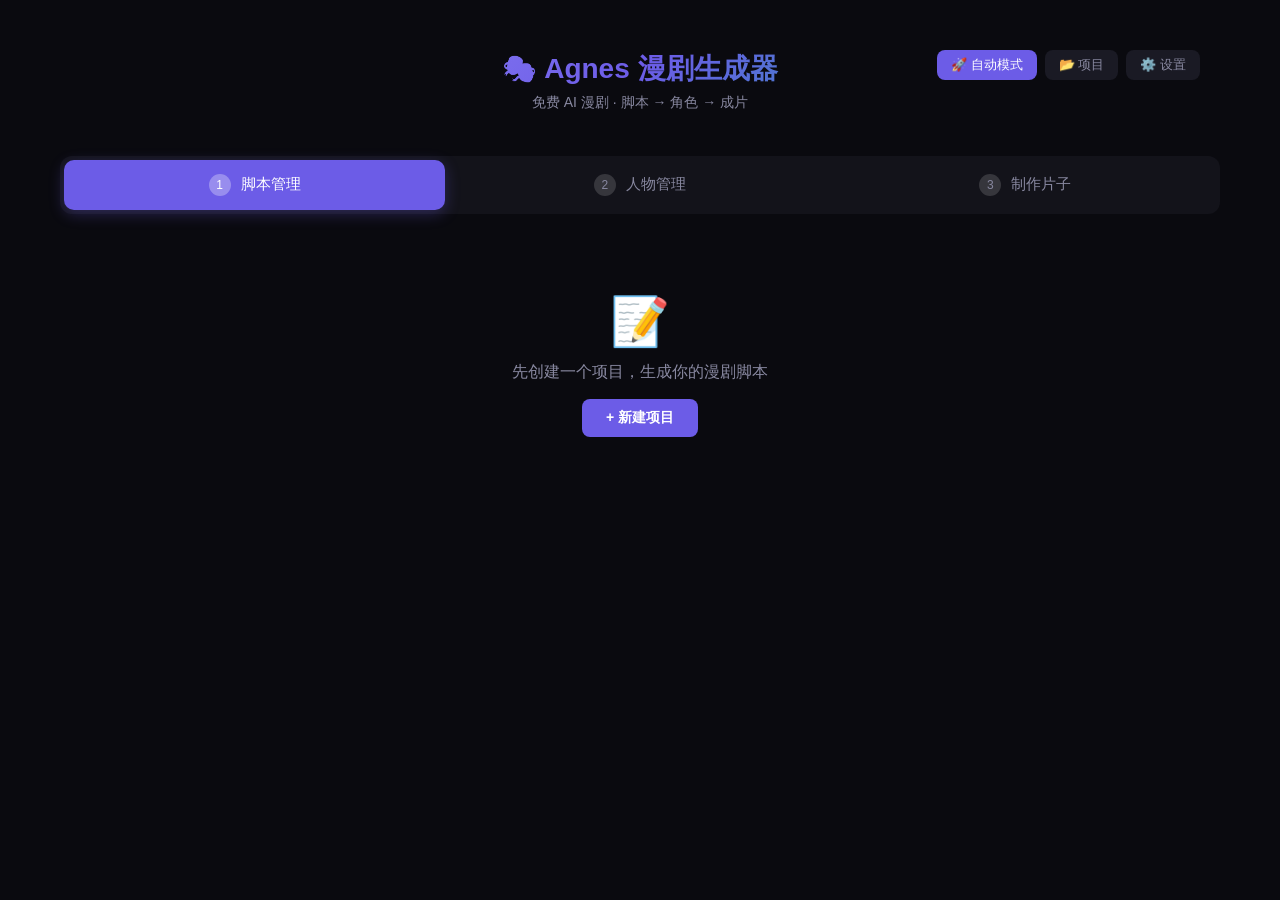
==== public/index.html @ ee4d368a "feat: 异步队列模式 — auto-step分步执行避免Vercel超时 - 新增 /api/projects/<id>/auto-step 端点，每步独立执行 - Step 4 (视频) 每次只" ====
<!DOCTYPE html>
<html lang="zh-CN">
<head>
<meta charset="UTF-8">
<meta name="viewport" content="width=device-width, initial-scale=1.0">
<title>🎭 Agnes 漫剧生成器</title>
<style>
:root {
  --bg: #0a0a0f;
  --surface: #13131a;
  --surface2: #1a1a24;
  --surface3: #222233;
  --border: #2a2a3a;
  --text: #e8e8f0;
  --text2: #8888a0;
  --text3: #555570;
  --accent: #6c5ce7;
  --accent2: #a29bfe;
  --success: #00b894;
  --warning: #fdcb6e;
  --error: #e17055;
  --glow: rgba(108, 92, 231, 0.3);
}
* { margin:0; padding:0; box-sizing:border-box; }
body {
  font-family: -apple-system, 'SF Pro', 'Helvetica Neue', sans-serif;
  background: var(--bg);
  color: var(--text);
  min-height: 100vh;
}
a { color: var(--accent2); text-decoration: none; }
button {
  cursor: pointer;
  border: none;
  border-radius: 8px;
  font-size: 14px;
  font-family: inherit;
  transition: all 0.2s;
}
button:disabled { opacity: 0.4; cursor: not-allowed; }
input, select, textarea {
  background: var(--surface2);
  border: 1px solid var(--border);
  color: var(--text);
  border-radius: 6px;
  padding: 8px 12px;
  font-size: 14px;
  font-family: inherit;
  width: 100%;
  outline: none;
}
input:focus, select:focus, textarea:focus {
  border-color: var(--accent);
  box-shadow: 0 0 0 2px var(--glow);
}
textarea { resize: vertical; min-height: 60px; }

.app { max-width: 1200px; margin: 0 auto; padding: 20px; }

/* ===== Header ===== */
header {
  text-align: center;
  padding: 30px 0 20px;
  position: relative;
}
header h1 {
  font-size: 28px;
  font-weight: 700;
  background: linear-gradient(135deg, var(--accent2), var(--accent), var(--success));
  -webkit-background-clip: text;
  -webkit-text-fill-color: transparent;
}
header p { color: var(--text2); margin-top: 6px; font-size: 14px; }
.header-actions { position: absolute; top: 30px; right: 20px; display:flex; gap:8px }
.header-actions button {
  background: var(--surface2);
  color: var(--text2);
  padding: 6px 14px;
  font-size: 13px;
}
.header-actions button:hover { color: var(--text); background: var(--surface3); }

/* ===== Step Tabs ===== */
.step-tabs {
  display: flex;
  gap: 4px;
  margin: 24px 0 20px;
  background: var(--surface);
  border-radius: 12px;
  padding: 4px;
}
.step-tab {
  flex: 1;
  padding: 14px 16px;
  text-align: center;
  border-radius: 10px;
  background: transparent;
  color: var(--text2);
  font-size: 15px;
  font-weight: 500;
  transition: all 0.25s;
}
.step-tab:hover { color: var(--text); background: var(--surface2); }
.step-tab.active {
  background: var(--accent);
  color: white;
  box-shadow: 0 4px 15px var(--glow);
}
.step-num {
  display: inline-block;
  width: 22px;
  height: 22px;
  line-height: 22px;
  border-radius: 50%;
  background: rgba(255,255,255,0.15);
  font-size: 12px;
  margin-right: 6px;
  text-align: center;
}
.step-tab.active .step-num { background: rgba(255,255,255,0.3); }

/* ===== Panels ===== */
.panel { display: none; }
.panel.active { display: block; }

/* ===== Card ===== */
.card {
  background: var(--surface);
  border: 1px solid var(--border);
  border-radius: 12px;
  padding: 20px;
  margin-bottom: 16px;
}
.card-title {
  font-size: 16px;
  font-weight: 600;
  margin-bottom: 12px;
  display: flex;
  align-items: center;
  gap: 8px;
}

/* ===== Form Row ===== */
.form-row {
  display: flex;
  gap: 12px;
  margin-bottom: 12px;
  align-items: flex-start;
}
.form-group { flex: 1; }
.form-group label {
  display: block;
  font-size: 12px;
  color: var(--text2);
  margin-bottom: 4px;
}
.form-hint {
  font-size: 11px;
  color: var(--text3);
  margin-top: 2px;
}

/* ===== Buttons ===== */
.btn-primary {
  background: var(--accent);
  color: white;
  padding: 10px 24px;
  font-weight: 600;
}
.btn-primary:hover { background: var(--accent2); }
.btn-secondary {
  background: var(--surface2);
  color: var(--text);
  padding: 8px 16px;
  border: 1px solid var(--border);
}
.btn-secondary:hover { background: var(--surface3); }
.btn-success { background: var(--success); color: white; padding: 8px 16px; }
.btn-danger { background: var(--error); color: white; padding: 8px 16px; }
.btn-small { padding: 6px 12px; font-size: 12px; }

/* ===== Character Cards ===== */
.char-grid {
  display: grid;
  grid-template-columns: repeat(auto-fill, minmax(340px, 1fr));
  gap: 16px;
}
.char-card {
  background: var(--surface2);
  border: 1px solid var(--border);
  border-radius: 12px;
  overflow: hidden;
  transition: all 0.2s;
}
.char-card:hover { border-color: var(--accent); }
.char-images {
  display: flex;
  gap: 4px;
  padding: 8px;
  background: var(--bg);
  min-height: 120px;
  align-items: center;
  justify-content: center;
  flex-wrap: wrap;
}
.char-images img {
  max-height: 140px;
  border-radius: 6px;
  object-fit: contain;
}
.char-images .no-img {
  color: var(--text3);
  font-size: 13px;
  text-align: center;
  padding: 30px;
}
.char-info { padding: 12px; }
.char-info h3 { font-size: 16px; margin-bottom: 4px; }
.char-info .char-detail { color: var(--text2); font-size: 13px; margin-bottom: 8px; }
.char-actions { display: flex; gap: 6px; }

/* ===== Timeline ===== */
.timeline {
  display: flex;
  flex-direction: column;
  gap: 12px;
}
.scene-row {
  display: flex;
  gap: 12px;
  align-items: stretch;
  background: var(--surface2);
  border: 1px solid var(--border);
  border-radius: 12px;
  padding: 12px;
  transition: all 0.2s;
}
.scene-row:hover { border-color: var(--accent); }
.scene-row.dragging { opacity: 0.5; }
.scene-order {
  display: flex;
  flex-direction: column;
  justify-content: center;
  align-items: center;
  min-width: 36px;
  color: var(--text3);
  font-size: 18px;
  font-weight: 700;
  cursor: grab;
}
.scene-order span { font-size: 10px; color: var(--text3); }
.scene-thumb {
  width: 100px;
  min-height: 140px;
  border-radius: 8px;
  overflow: hidden;
  background: var(--bg);
  display: flex;
  align-items: center;
  justify-content: center;
  flex-shrink: 0;
}
.scene-thumb img { width: 100%; object-fit: cover; }
.scene-thumb .no-thumb { color: var(--text3); font-size: 11px; text-align: center; padding: 8px; }
.scene-content { flex: 1; min-width: 0; }
.scene-content h4 { font-size: 14px; margin-bottom: 4px; }
.scene-meta { color: var(--text2); font-size: 12px; margin-bottom: 6px; }
.scene-dialogue {
  font-size: 13px;
  color: var(--accent2);
  margin-bottom: 6px;
}
.scene-actions { display: flex; gap: 6px; flex-wrap: wrap; }
.scene-video {
  width: 120px;
  flex-shrink: 0;
  display: flex;
  align-items: center;
  justify-content: center;
  border-radius: 8px;
  overflow: hidden;
  background: var(--bg);
}
.scene-video video { width: 100%; max-height: 160px; }
.scene-video .no-video { color: var(--text3); font-size: 11px; text-align: center; padding: 8px; }

/* ===== Progress / Job ===== */
.job-panel {
  background: var(--surface2);
  border: 1px solid var(--border);
  border-radius: 10px;
  padding: 16px;
  margin-top: 16px;
}
.job-logs {
  background: var(--bg);
  border-radius: 8px;
  padding: 12px;
  max-height: 200px;
  overflow-y: auto;
  font-family: 'SF Mono', 'Fira Code', monospace;
  font-size: 12px;
  line-height: 1.6;
  color: var(--text2);
  margin-top: 8px;
  white-space: pre-wrap;
}
.job-status {
  display: flex;
  align-items: center;
  gap: 8px;
  font-weight: 600;
}
.job-status .spinner {
  width: 16px; height: 16px;
  border: 2px solid var(--border);
  border-top-color: var(--accent);
  border-radius: 50%;
  animation: spin 0.8s linear infinite;
}
@keyframes spin { to { transform: rotate(360deg); } }

/* ===== Modal ===== */
.modal-overlay {
  display: none;
  position: fixed;
  top: 0; left: 0; right: 0; bottom: 0;
  background: rgba(0,0,0,0.6);
  z-index: 100;
  align-items: center;
  justify-content: center;
}
.modal-overlay.show { display: flex; }
.modal {
  background: var(--surface);
  border: 1px solid var(--border);
  border-radius: 16px;
  padding: 24px;
  width: 90%;
  max-width: 500px;
  max-height: 80vh;
  overflow-y: auto;
}
.modal h2 { margin-bottom: 16px; }
.modal .form-group { margin-bottom: 14px; }

/* ===== Project List ===== */
.project-list { margin-top: 12px; }
.project-item {
  display: flex;
  align-items: center;
  justify-content: space-between;
  padding: 12px 16px;
  background: var(--surface2);
  border: 1px solid var(--border);
  border-radius: 10px;
  margin-bottom: 8px;
  cursor: pointer;
  transition: all 0.2s;
}
.project-item:hover { border-color: var(--accent); background: var(--surface3); }
.project-title { font-weight: 600; font-size: 15px; }
.project-meta { color: var(--text2); font-size: 12px; margin-top: 2px; }
.project-badges { display: flex; gap: 4px; }
.badge {
  font-size: 10px;
  padding: 2px 8px;
  border-radius: 10px;
  font-weight: 600;
}
.badge-yes { background: rgba(0,184,148,0.15); color: var(--success); }
.badge-no { background: rgba(136,136,160,0.1); color: var(--text3); }

/* ===== Empty State ===== */
.empty {
  text-align: center;
  padding: 60px 20px;
  color: var(--text2);
}
.empty-icon { font-size: 48px; margin-bottom: 12px; }
.empty p { margin-bottom: 16px; }

/* ===== Auto Mode Progress ===== */
.auto-progress {
  margin-top: 16px;
  background: var(--surface2);
  border-radius: 12px;
  padding: 16px;
}
.auto-step {
  display: flex;
  align-items: center;
  gap: 10px;
  padding: 8px 0;
  font-size: 14px;
}
.auto-step .step-icon { font-size: 18px; }
.auto-step .step-text { flex: 1; }
.auto-step.pending { color: var(--text3); }
.auto-step.running { color: var(--accent2); }
.auto-step.done { color: var(--success); }
.auto-step.failed { color: var(--error); }
.auto-bar {
  width: 100%;
  height: 6px;
  background: var(--surface3);
  border-radius: 3px;
  margin-top: 12px;
  overflow: hidden;
}
.auto-bar-fill {
  height: 100%;
  background: var(--accent);
  border-radius: 3px;
  transition: width 0.5s;
}

/* ===== Scrollbar ===== */
::-webkit-scrollbar { width: 6px; }
::-webkit-scrollbar-track { background: var(--bg); }
::-webkit-scrollbar-thumb { background: var(--border); border-radius: 3px; }
::-webkit-scrollbar-thumb:hover { background: var(--text3); }
</style>
</head>
<body>
<div class="app">
  <header>
    <h1>🎭 Agnes 漫剧生成器</h1>
    <p>免费 AI 漫剧 · 脚本 → 角色 → 成片</p>
    <div class="header-actions">
      <button onclick="openAutoModal()" style="background:var(--accent);color:white">🚀 自动模式</button>
      <button onclick="openProjectsModal()">📂 项目</button>
      <button onclick="openSettingsModal()">⚙️ 设置</button>
    </div>
  </header>

  <!-- Step Tabs -->
  <div class="step-tabs">
    <button class="step-tab active" onclick="switchTab(0)">
      <span class="step-num">1</span> 脚本管理
    </button>
    <button class="step-tab" onclick="switchTab(1)">
      <span class="step-num">2</span> 人物管理
    </button>
    <button class="step-tab" onclick="switchTab(2)">
      <span class="step-num">3</span> 制作片子
    </button>
  </div>

  <!-- Panel 0: Script -->
  <div class="panel active" id="panel-0">
    <div id="script-empty" class="empty">
      <div class="empty-icon">📝</div>
      <p>先创建一个项目，生成你的漫剧脚本</p>
      <button class="btn-primary" onclick="openNewProjectModal()">+ 新建项目</button>
    </div>
    <div id="script-editor" style="display:none">
      <div class="card">
        <div class="card-title">📋 脚本参数</div>
        <div class="form-row">
          <div class="form-group">
            <label>主题</label>
            <input id="s-theme" placeholder="如：少年剑仙归来">
          </div>
          <div class="form-group" style="max-width:150px">
            <label>风格</label>
            <select id="s-style">
              <option>三渲二国风</option><option>水墨</option><option>赛博朋克</option><option>日系动漫</option>
            </select>
          </div>
          <div class="form-group" style="max-width:120px">
            <label>类型</label>
            <select id="s-genre">
              <option>仙侠</option><option>宫斗</option><option>江湖</option><option>都市</option>
            </select>
          </div>
        </div>
        <div class="form-row">
          <div class="form-group" style="max-width:100px">
            <label>总时长(秒)</label>
            <input id="s-duration" type="number" value="15" min="5" max="300" oninput="onScriptParamChange()">
          </div>
          <div class="form-group" style="max-width:100px">
            <label>单镜头(秒)</label>
            <select id="s-scene-dur" onchange="onScriptParamChange()">
              <option value="5">5</option><option value="10">10</option><option value="15">15</option>
            </select>
          </div>
          <div class="form-group" style="max-width:100px">
            <label>镜头数</label>
            <input id="s-scene-count" type="number" value="3" min="1" max="20" oninput="onSceneCountChange()">
            <div class="form-hint" id="s-scene-count-hint">= 总时长 / 单镜头</div>
          </div>
          <div class="form-group" style="max-width:80px; display:flex; align-items:flex-end">
            <button class="btn-primary" id="btn-gen-script" onclick="generateScript()">✨ 生成脚本</button>
          </div>
        </div>
      </div>

      <div id="script-content" style="display:none">
        <div class="card">
          <div class="card-title">🎬 <span id="script-title"></span>
            <span style="flex:1"></span>
            <button class="btn-secondary btn-small" onclick="saveScript()">💾 保存修改</button>
          </div>
        </div>

        <!-- Characters Section -->
        <div class="card">
          <div class="card-title">👥 角色
            <span style="flex:1"></span>
            <button class="btn-secondary btn-small" onclick="addCharacter()">+ 添加角色</button>
          </div>
          <div id="script-characters"></div>
        </div>

        <!-- Scenes Section -->
        <div class="card">
          <div class="card-title">🎬 场景
            <span style="flex:1"></span>
            <button class="btn-secondary btn-small" onclick="addScene()">+ 添加场景</button>
          </div>
          <div id="script-scenes"></div>
        </div>
      </div>

      <div id="script-job" class="job-panel" style="display:none"></div>
    </div>
  </div>

  <!-- Panel 1: Characters -->
  <div class="panel" id="panel-1">
    <div id="chars-empty" class="empty">
      <div class="empty-icon">🎨</div>
      <p>请先在第一步生成脚本</p>
    </div>
    <div id="chars-content" style="display:none">
      <div style="display:flex; gap:8px; margin-bottom:16px">
        <button class="btn-primary" id="btn-gen-all-chars" onclick="generateAllCharacters()">🎨 生成全部角色卡</button>
      </div>
      <div class="char-grid" id="char-grid"></div>
    </div>
    <div id="chars-job" class="job-panel" style="display:none"></div>
  </div>

  <!-- Panel 2: Production -->
  <div class="panel" id="panel-2">
    <div id="prod-empty" class="empty">
      <div class="empty-icon">🎬</div>
      <p>请先完成前两步</p>
    </div>
    <div id="prod-content" style="display:none">
      <div style="display:flex; gap:8px; margin-bottom:16px; flex-wrap:wrap">
        <button class="btn-primary" id="btn-gen-all-sb" onclick="generateAllStoryboard()">🖼️ 生成分镜</button>
        <button class="btn-primary" id="btn-gen-all-vid" onclick="generateAllVideos()">📹 生成视频</button>
        <button class="btn-success" id="btn-render" onclick="renderFinal()">🎬 拼接成片</button>
        <span style="flex:1"></span>
        <label style="display:flex; align-items:center; gap:4px; font-size:13px; color:var(--text2)">
          <input type="checkbox" id="prod-tts" checked> TTS
        </label>
        <label style="display:flex; align-items:center; gap:4px; font-size:13px; color:var(--text2)">
          <input type="checkbox" id="prod-sfx" checked> 音效
        </label>
      </div>
      <div class="timeline" id="timeline"></div>

      <!-- Final Preview -->
      <div id="final-preview" style="display:none; margin-top:20px">
        <div class="card">
          <div class="card-title">🎉 成片预览</div>
          <video id="final-video" controls style="width:100%; max-height:500px; border-radius:8px; background:#000"></video>
          <div style="margin-top:8px; display:flex; gap:8px">
            <a id="final-download" class="btn-secondary" download>⬇️ 下载</a>
          </div>
        </div>
      </div>
    </div>
    <div id="prod-job" class="job-panel" style="display:none"></div>
  </div>
</div>

<!-- Settings Modal -->
<div class="modal-overlay" id="modal-settings">
  <div class="modal">
    <h2>⚙️ 设置</h2>
    <div class="form-group">
      <label>Agnes API Key</label>
      <input id="cfg-apikey" type="password" placeholder="sk-...">
    </div>
    <div style="display:flex; gap:8px; margin-top:12px">
      <button class="btn-primary" onclick="saveSettings()">保存</button>
      <button class="btn-secondary" onclick="testApiKey()">测试</button>
      <button class="btn-secondary" onclick="closeModal('modal-settings')">取消</button>
    </div>
    <div id="settings-msg" style="margin-top:8px; font-size:13px"></div>
  </div>
</div>

<!-- New Project Modal -->
<div class="modal-overlay" id="modal-newproject">
  <div class="modal">
    <h2>📝 新建项目</h2>
    <div class="form-group">
      <label>主题</label>
      <input id="np-theme" placeholder="如：少年剑仙归来">
    </div>
    <div class="form-row">
      <div class="form-group">
        <label>风格</label>
        <select id="np-style">
          <option>三渲二国风</option><option>水墨</option><option>赛博朋克</option><option>日系动漫</option>
        </select>
      </div>
      <div class="form-group">
        <label>类型</label>
        <select id="np-genre">
          <option>仙侠</option><option>宫斗</option><option>江湖</option><option>都市</option>
        </select>
      </div>
    </div>
    <div class="form-row">
      <div class="form-group">
        <label>总时长(秒)</label>
        <input id="np-duration" type="number" value="15" min="5" max="300" oninput="onNpParamChange()">
      </div>
      <div class="form-group">
        <label>单镜头(秒)</label>
        <select id="np-scenedur" onchange="onNpParamChange()">
          <option value="5">5</option><option value="10">10</option><option value="15">15</option>
        </select>
      </div>
      <div class="form-group">
        <label>镜头数</label>
        <input id="np-scenecount" type="number" value="3" min="1" max="20">
        <div class="form-hint" id="np-scenecount-hint"></div>
      </div>
    </div>
    <div class="form-group">
      <label>接收邮箱 <span style="color:var(--text2); font-size:12px">（可选，生成完毕后将视频发送到邮箱）</span></label>
      <input id="np-email" type="email" placeholder="your@email.com">
    </div>
    <div style="display:flex; gap:8px; margin-top:12px">
      <button class="btn-primary" onclick="createProject()">创建并生成脚本</button>
      <button class="btn-secondary" onclick="closeModal('modal-newproject')">取消</button>
    </div>
  </div>
</div>

<!-- Projects Modal -->
<div class="modal-overlay" id="modal-projects">
  <div class="modal" style="max-width:600px">
    <h2>📂 我的项目</h2>
    <div id="projects-list" class="project-list"></div>
    <div style="margin-top:12px; display:flex; gap:8px">
      <button class="btn-secondary" onclick="closeModal('modal-projects')">关闭</button>
      <button class="btn-primary" onclick="closeModal('modal-projects');openNewProjectModal()">+ 新建</button>
    </div>
  </div>
</div>

<!-- Edit Character Modal -->
<div class="modal-overlay" id="modal-editchar">
  <div class="modal">
    <h2>✏️ 编辑角色</h2>
    <input type="hidden" id="ec-id">
    <div class="form-group"><label>名称</label><input id="ec-name"></div>
    <div class="form-group"><label>外观描述</label><textarea id="ec-visual" rows="3"></textarea></div>
    <div class="form-group"><label>性格</label><input id="ec-personality"></div>
    <div class="form-group"><label>年龄</label><input id="ec-age"></div>
    <div style="display:flex; gap:8px; margin-top:12px">
      <button class="btn-primary" onclick="saveCharacterEdit()">保存</button>
      <button class="btn-secondary" onclick="closeModal('modal-editchar')">取消</button>
    </div>
  </div>
</div>

<!-- Edit Scene Modal -->
<div class="modal-overlay" id="modal-editscene">
  <div class="modal" style="max-width:600px">
    <h2>✏️ 编辑场景</h2>
    <input type="hidden" id="es-id">
    <div class="form-row">
      <div class="form-group"><label>场景ID</label><input id="es-sid" readonly></div>
      <div class="form-group"><label>地点</label><input id="es-location"></div>
      <div class="form-group"><label>时间</label><input id="es-time"></div>
    </div>
    <div class="form-group"><label>画面动作</label><textarea id="es-action" rows="2"></textarea></div>
    <div class="form-row">
      <div class="form-group"><label>镜头</label><input id="es-camera"></div>
      <div class="form-group"><label>氛围</label><input id="es-mood"></div>
    </div>
    <div class="form-group"><label>出场角色(逗号分隔ID)</label><input id="es-chars"></div>
    <div class="form-group">
      <label>对白</label>
      <div class="edit-dialogue" id="es-dialogue"></div>
      <button class="btn-secondary btn-small" style="margin-top:6px" onclick="addDialogueLine()">+ 添加对白</button>
    </div>
    <div style="display:flex; gap:8px; margin-top:12px">
      <button class="btn-primary" onclick="saveSceneEdit()">保存</button>
      <button class="btn-secondary" onclick="closeModal('modal-editscene')">取消</button>
    </div>
  </div>
</div>

<!-- Auto Mode Modal -->
<div class="modal-overlay" id="modal-auto">
  <div class="modal" style="max-width:520px">
    <h2>🚀 自动模式</h2>
    <p style="color:var(--text2); font-size:13px; margin-bottom:16px">输入主题，自动执行全部步骤：生成脚本 → 角色卡 → 分镜 → 视频 → 成片</p>
    <div class="form-group">
      <label>主题</label>
      <input id="auto-theme" placeholder="如：少年剑仙归来" onkeydown="if(event.key===&apos;Enter&apos;) startAutoMode()">
    </div>
    <div class="form-row">
      <div class="form-group">
        <label>风格</label>
        <select id="auto-style">
          <option>三渲二国风</option><option>水墨</option><option>赛博朋克</option><option>日系动漫</option>
        </select>
      </div>
      <div class="form-group">
        <label>类型</label>
        <select id="auto-genre">
          <option>仙侠</option><option>宫斗</option><option>江湖</option><option>都市</option>
        </select>
      </div>
    </div>
    <div class="form-row">
      <div class="form-group">
        <label>总时长(秒)</label>
        <input id="auto-duration" type="number" value="60" min="5" max="300" oninput="onAutoParamChange()">
      </div>
      <div class="form-group">
        <label>单镜头(秒)</label>
        <select id="auto-scenedur" onchange="onAutoParamChange()">
          <option value="5" selected>5</option><option value="10">10</option><option value="15">15</option>
        </select>
      </div>
      <div class="form-group">
        <label>镜头数</label>
        <input id="auto-scenecount" type="number" value="12" min="1" max="20">
      </div>
    </div>
    <div class="form-group">
      <label>接收邮箱 <span style="color:var(--text2); font-size:12px">（可选，生成完毕后将视频发送到邮箱）</span></label>
      <input id="auto-email" type="email" placeholder="your@email.com">
    </div>
    <div style="display:flex; gap:8px; margin-top:12px">
      <button class="btn-primary" id="btn-start-auto" onclick="startAutoMode()">🚀 开始生成</button>
      <button class="btn-secondary" onclick="closeModal(&apos;modal-auto&apos;)">取消</button>
    </div>
    <div class="auto-progress" id="auto-progress" style="display:none">
      <div class="auto-step" id="auto-step1"><span class="step-icon">⏳</span><span class="step-text">生成脚本...</span></div>
      <div class="auto-step" id="auto-step2"><span class="step-icon">⏳</span><span class="step-text">生成角色卡...</span></div>
      <div class="auto-step" id="auto-step3"><span class="step-icon">⏳</span><span class="step-text">生成分镜...</span></div>
      <div class="auto-step" id="auto-step4"><span class="step-icon">⏳</span><span class="step-text">生成视频...</span></div>
      <div class="auto-step" id="auto-step5"><span class="step-icon">⏳</span><span class="step-text">拼接成片...</span></div>
      <div class="auto-bar"><div class="auto-bar-fill" id="auto-bar-fill" style="width:0%"></div></div>
      <div id="auto-logs" class="job-logs" style="margin-top:8px"></div>
    </div>
  </div>
</div>

<script>
// ===== State =====
let currentProject = null;
let script = null;
let meta = null;
let charManifest = {};
let sbManifest = {};
let activeJobs = {};

const API = '';

// ===== Scene count calculation =====
function calcSceneCount(duration, sceneDur) {
  return Math.max(1, Math.round(duration / sceneDur));
}

function onScriptParamChange() {
  const dur = parseInt(document.getElementById('s-duration').value) || 15;
  const sd = parseInt(document.getElementById('s-scene-dur').value) || 5;
  const cnt = calcSceneCount(dur, sd);
  document.getElementById('s-scene-count').value = cnt;
  document.getElementById('s-scene-count-hint').textContent = `= ${dur}s / ${sd}s`;
}

function onSceneCountChange() {
  // User manually set scene count - update hint
  const dur = parseInt(document.getElementById('s-duration').value) || 15;
  const sd = parseInt(document.getElementById('s-scene-dur').value) || 5;
  const cnt = parseInt(document.getElementById('s-scene-count').value) || 3;
  document.getElementById('s-scene-count-hint').textContent = `= ${dur}s / ${sd}s = ${cnt} 镜头`;
}

function onNpParamChange() {
  const dur = parseInt(document.getElementById('np-duration').value) || 15;
  const sd = parseInt(document.getElementById('np-scenedur').value) || 5;
  const cnt = calcSceneCount(dur, sd);
  document.getElementById('np-scenecount').value = cnt;
  document.getElementById('np-scenecount-hint').textContent = `= ${dur}s / ${sd}s`;
}

function onAutoParamChange() {
  const dur = parseInt(document.getElementById('auto-duration').value) || 15;
  const sd = parseInt(document.getElementById('auto-scenedur').value) || 5;
  const cnt = calcSceneCount(dur, sd);
  document.getElementById('auto-scenecount').value = cnt;
}

// ===== API helpers =====
async function api(path, opts = {}) {
  const res = await fetch(API + path, {
    headers: { 'Content-Type': 'application/json', ...(opts.headers || {}) },
    method: opts.method || 'GET',
    body: opts.body ? JSON.stringify(opts.body) : undefined,
  });
  if (!res.ok) {
    const err = await res.json().catch(() => ({ error: res.statusText }));
    throw new Error(err.error || res.statusText);
  }
  return res.json();
}

// ===== Tab switching =====
function switchTab(idx) {
  document.querySelectorAll('.step-tab').forEach((t, i) => t.classList.toggle('active', i === idx));
  document.querySelectorAll('.panel').forEach((p, i) => p.classList.toggle('active', i === idx));
  if (idx === 1) refreshCharacters();
  if (idx === 2) refreshProduction();
}

// ===== Modal helpers =====
function openModal(id) { document.getElementById(id).classList.add('show'); }
function closeModal(id) { document.getElementById(id).classList.remove('show'); }

function openSettingsModal() {
  api('/api/config').then(cfg => {
    document.getElementById('cfg-apikey').value = '';
    document.getElementById('settings-msg').textContent = cfg.has_key ? '✅ 已配置 API Key' : '⚠️ 未配置';
    openModal('modal-settings');
  });
}

function saveSettings() {
  const key = document.getElementById('cfg-apikey').value.trim();
  api('/api/config', { method: 'POST', body: { AGNES_API_KEY: key } }).then(() => {
    document.getElementById('settings-msg').textContent = '✅ 已保存';
  });
}

function testApiKey() {
  document.getElementById('settings-msg').textContent = '测试中...';
  api('/api/config/test', { method: 'POST' }).then(r => {
    document.getElementById('settings-msg').textContent = r.ok ? '✅ API Key 有效' : '❌ ' + r.error;
  }).catch(e => { document.getElementById('settings-msg').textContent = '❌ ' + e.message; });
}

function openNewProjectModal() {
  document.getElementById('np-theme').value = '';
  onNpParamChange();
  openModal('modal-newproject');
}

function openProjectsModal() {
  api('/api/projects').then(data => {
    const el = document.getElementById('projects-list');
    if (!data.projects.length) {
      el.innerHTML = '<div class="empty" style="padding:30px"><p>暂无项目</p></div>';
    } else {
      el.innerHTML = data.projects.map(p => `
        <div class="project-item" onclick="loadProject(&apos;${p.id}&apos;)">
          <div>
            <div class="project-title">${p.title || p.id}</div>
            <div class="project-meta">${new Date(p.modified*1000).toLocaleString('zh-CN')}</div>
          </div>
          <div class="project-badges">
            ${p.has_script ? '<span class="badge badge-yes">脚本</span>' : '<span class="badge badge-no">脚本</span>'}
            ${p.has_characters ? '<span class="badge badge-yes">角色</span>' : '<span class="badge badge-no">角色</span>'}
            ${p.has_storyboard ? '<span class="badge badge-yes">分镜</span>' : '<span class="badge badge-no">分镜</span>'}
            ${p.has_videos ? '<span class="badge badge-yes">视频</span>' : '<span class="badge badge-no">视频</span>'}
            ${p.has_final ? '<span class="badge badge-yes">成片</span>' : '<span class="badge badge-no">成片</span>'}
          </div>
          <button class="btn-danger btn-small" onclick="event.stopPropagation();deleteProject(&apos;${p.id}&apos;)">🗑</button>
        </div>
      `).join('');
    }
    openModal('modal-projects');
  });
}

// ===== Project CRUD =====
async function createProject() {
  const theme = document.getElementById('np-theme').value.trim();
  if (!theme) return alert('请输入主题');
  const body = {
    theme,
    style: document.getElementById('np-style').value,
    genre: document.getElementById('np-genre').value,
    duration: parseInt(document.getElementById('np-duration').value) || 15,
    scene_duration: parseInt(document.getElementById('np-scenedur').value) || 5,
    n_scenes: parseInt(document.getElementById('np-scenecount').value) || 3,
    email: document.getElementById('np-email').value.trim(),
    enable_tts: true,
    enable_sfx: true,
  };
  try {
    const proj = await api('/api/projects', { method: 'POST', body });
    closeModal('modal-newproject');
    await loadProject(proj.id);
    generateScript();
  } catch (e) { alert('创建失败：' + e.message); }
}

async function loadProject(projectId) {
  closeModal('modal-projects');
  try {
    const data = await api(`/api/projects/${projectId}`);
    currentProject = projectId;
    meta = data.meta || {};
    script = data.script || null;
    charManifest = {};
    sbManifest = {};

    document.getElementById('script-empty').style.display = 'none';
    document.getElementById('script-editor').style.display = 'block';
    document.getElementById('s-theme').value = meta.theme || '';
    document.getElementById('s-style').value = meta.style || '三渲二国风';
    document.getElementById('s-genre').value = meta.genre || '仙侠';
    document.getElementById('s-duration').value = meta.duration || 15;
    document.getElementById('s-scene-dur').value = String(meta.scene_duration || 5);
    // Set scene count
    const nScenes = meta.n_scenes || calcSceneCount(meta.duration || 15, meta.scene_duration || 5);
    document.getElementById('s-scene-count').value = nScenes;
    document.getElementById('s-scene-count-hint').textContent = `= ${(meta.duration || 15)}s / ${meta.scene_duration || 5}s = ${nScenes} 镜头`;

    if (script) {
      renderScriptEditor();
    } else {
      document.getElementById('script-content').style.display = 'none';
    }

    switchTab(0);
  } catch (e) { alert('加载失败：' + e.message); }
}

async function deleteProject(projectId) {
  if (!confirm('确定删除此项目？')) return;
  await api(`/api/projects/${projectId}`, { method: 'DELETE' });
  if (currentProject === projectId) {
    currentProject = null;
    script = null;
    document.getElementById('script-empty').style.display = '';
    document.getElementById('script-editor').style.display = 'none';
  }
  openProjectsModal();
}

// ===== Script Generation =====
async function generateScript() {
  if (!currentProject) return;
  const btn = document.getElementById('btn-gen-script');
  btn.disabled = true;
  try {
    const data = await api(`/api/projects/${currentProject}/script`, { method: 'POST' });
    pollJob(data.job_id, 'script-job', () => {
      loadScriptData();
      btn.disabled = false;
    });
  } catch (e) {
    alert('生成失败：' + e.message);
    btn.disabled = false;
  }
}

async function loadScriptData() {
  try {
    script = await api(`/api/projects/${currentProject}/script`);
    // Update n_scenes in meta to match actual script
    if (script && script.scenes) {
      const ms = await api(`/api/projects/${currentProject}`);
      meta = ms.meta || meta;
      if (meta) {
        meta.n_scenes = script.scenes.length;
        await api(`/api/projects/${currentProject}/meta`, { method: 'PUT', body: meta });
      }
    }
    renderScriptEditor();
  } catch (e) { /* no script yet */ }
}

function renderScriptEditor() {
  if (!script) return;
  document.getElementById('script-content').style.display = '';
  document.getElementById('script-title').textContent = script.title || '未命名';

  // Characters
  const charEl = document.getElementById('script-characters');
  charEl.innerHTML = (script.characters || []).map((c, i) => `
    <div style="display:flex; gap:8px; align-items:flex-start; padding:8px; background:var(--surface2); border-radius:8px; margin-bottom:6px">
      <div style="flex:1">
        <strong>${c.id}</strong> · ${c.name}
        <div style="color:var(--text2); font-size:12px; margin-top:2px">${c.visual || ''}</div>
        <div style="color:var(--text3); font-size:11px">${c.personality || ''} · ${c.age || ''}</div>
      </div>
      <button class="btn-secondary btn-small" onclick="editCharacter(${i})">✏️</button>
      <button class="btn-danger btn-small" onclick="deleteCharacter(${i})">🗑</button>
    </div>
  `).join('');

  // Scenes
  const sceneEl = document.getElementById('script-scenes');
  sceneEl.innerHTML = (script.scenes || []).map((s, i) => `
    <div style="padding:10px; background:var(--surface2); border-radius:8px; margin-bottom:6px">
      <div style="display:flex; justify-content:space-between; align-items:center">
        <strong>${s.id}</strong>
        <div style="display:flex; gap:4px">
          <button class="btn-secondary btn-small" onclick="editScene(${i})">✏️</button>
          <button class="btn-danger btn-small" onclick="deleteScene(${i})">🗑</button>
        </div>
      </div>
      <div style="color:var(--text2); font-size:13px; margin-top:4px">${s.location} · ${s.time}</div>
      <div style="font-size:13px; margin-top:2px">${s.action}</div>
      <div style="color:var(--accent2); font-size:12px; margin-top:2px">
        ${(s.dialogue || []).map(d => `${d.character}: ${d.text}`).join(' | ')}
      </div>
      <div style="color:var(--text3); font-size:11px; margin-top:2px">${s.camera} · ${s.mood}</div>
    </div>
  `).join('');
}

// ===== Script Edit Helpers =====
function addCharacter() {
  if (!script) return;
  const idx = (script.characters || []).length + 1;
  script.characters = script.characters || [];
  script.characters.push({ id: `C${idx}`, name: `角色${idx}`, visual: '', personality: '', age: '' });
  renderScriptEditor();
  editCharacter(script.characters.length - 1);
}

function editCharacter(i) {
  if (!script || !script.characters[i]) return;
  const c = script.characters[i];
  document.getElementById('ec-id').value = i;
  document.getElementById('ec-name').value = c.name || '';
  document.getElementById('ec-visual').value = c.visual || '';
  document.getElementById('ec-personality').value = c.personality || '';
  document.getElementById('ec-age').value = c.age || '';
  openModal('modal-editchar');
}

function saveCharacterEdit() {
  const i = parseInt(document.getElementById('ec-id').value);
  script.characters[i].name = document.getElementById('ec-name').value;
  script.characters[i].visual = document.getElementById('ec-visual').value;
  script.characters[i].personality = document.getElementById('ec-personality').value;
  script.characters[i].age = document.getElementById('ec-age').value;
  closeModal('modal-editchar');
  renderScriptEditor();
}

function deleteCharacter(i) {
  if (!confirm('删除此角色？')) return;
  script.characters.splice(i, 1);
  renderScriptEditor();
}

function addScene() {
  if (!script) return;
  const idx = (script.scenes || []).length + 1;
  script.scenes = script.scenes || [];
  script.scenes.push({
    id: `S${String(idx).padStart(2, '0')}`,
    location: '', time: '', characters: [], action: '',
    dialogue: [], camera: '中景', mood: '紧张'
  });
  renderScriptEditor();
  editScene(script.scenes.length - 1);
}

function editScene(i) {
  if (!script || !script.scenes[i]) return;
  const s = script.scenes[i];
  document.getElementById('es-id').value = i;
  document.getElementById('es-sid').value = s.id;
  document.getElementById('es-location').value = s.location || '';
  document.getElementById('es-time').value = s.time || '';
  document.getElementById('es-action').value = s.action || '';
  document.getElementById('es-camera').value = s.camera || '';
  document.getElementById('es-mood').value = s.mood || '';
  document.getElementById('es-chars').value = (s.characters || []).join(',');
  renderDialogueEditor(s.dialogue || []);
  openModal('modal-editscene');
}

function renderDialogueEditor(dialogues) {
  const el = document.getElementById('es-dialogue');
  el.innerHTML = dialogues.map((d, i) => `
    <div class="dialogue-line">
      <input value="${d.character || ''}" placeholder="角色ID" style="max-width:80px" data-didx="${i}" data-field="character">
      <input value="${d.text || ''}" placeholder="台词" data-didx="${i}" data-field="text">
      <button class="btn-danger btn-small" onclick="this.parentElement.remove()">✕</button>
    </div>
  `).join('');
}

function addDialogueLine() {
  const el = document.getElementById('es-dialogue');
  const i = el.children.length;
  el.insertAdjacentHTML('beforeend', `
    <div class="dialogue-line">
      <input placeholder="角色ID" style="max-width:80px" data-didx="${i}" data-field="character">
      <input placeholder="台词" data-didx="${i}" data-field="text">
      <button class="btn-danger btn-small" onclick="this.parentElement.remove()">✕</button>
    </div>
  `);
}

function saveSceneEdit() {
  const i = parseInt(document.getElementById('es-id').value);
  script.scenes[i].id = document.getElementById('es-sid').value;
  script.scenes[i].location = document.getElementById('es-location').value;
  script.scenes[i].time = document.getElementById('es-time').value;
  script.scenes[i].action = document.getElementById('es-action').value;
  script.scenes[i].camera = document.getElementById('es-camera').value;
  script.scenes[i].mood = document.getElementById('es-mood').value;
  script.scenes[i].characters = document.getElementById('es-chars').value.split(',').map(s => s.trim()).filter(Boolean);
  // Collect dialogue
  const dialogueEls = document.getElementById('es-dialogue').querySelectorAll('.dialogue-line');
  script.scenes[i].dialogue = Array.from(dialogueEls).map(el => {
    const charInput = el.querySelector('[data-field="character"]');
    const textInput = el.querySelector('[data-field="text"]');
    return { character: charInput?.value || '', text: textInput?.value || '' };
  }).filter(d => d.text);
  closeModal('modal-editscene');
  renderScriptEditor();
}

function deleteScene(i) {
  if (!confirm('删除此场景？')) return;
  script.scenes.splice(i, 1);
  renderScriptEditor();
}

async function saveScript() {
  if (!currentProject || !script) return;
  try {
    await api(`/api/projects/${currentProject}/script`, { method: 'PUT', body: script });
    alert('✅ 已保存');
  } catch (e) { alert('保存失败：' + e.message); }
}

// ===== Characters Panel =====
async function refreshCharacters() {
  if (!currentProject || !script) {
    document.getElementById('chars-empty').style.display = '';
    document.getElementById('chars-content').style.display = 'none';
    return;
  }
  document.getElementById('chars-empty').style.display = 'none';
  document.getElementById('chars-content').style.display = '';

  try {
    const data = await api(`/api/projects/${currentProject}/characters`);
    const grid = document.getElementById('char-grid');
    // Build image HTML for each character
    grid.innerHTML = data.characters.map(c => {
      const imgs = (c.images || []).map(url => `<img src="${url}" alt="${c.name}" loading="lazy">`).join('');
      return `
        <div class="char-card">
          <div class="char-images">
            ${imgs || '<div class="no-img">暂无图片<br><small>点击"生成图片"按钮</small></div>'}
          </div>
          <div class="char-info">
            <h3>${c.id} · ${c.name}</h3>
            <div class="char-detail">${c.visual || ''}</div>
            <div class="char-actions">
              <button class="btn-primary btn-small" onclick="generateCharImages('${c.id}')">🎨 生成图片</button>
              <button class="btn-secondary btn-small" onclick="editCharacterByName('${c.id}')">✏️ 编辑</button>
            </div>
          </div>
        </div>
      `;
    }).join('');
  } catch (e) { /* ignore */ }
}

async function generateAllCharacters() {
  if (!currentProject || !script) return;
  const chars = script.characters || [];
  if (!chars.length) return alert('请先在脚本中添加角色');
  // Generate sequentially to avoid overwhelming the API
  for (const c of chars) {
    await generateCharImages(c.id);
  }
}

async function generateCharImages(cid) {
  if (!currentProject) return;
  try {
    const data = await api(`/api/projects/${currentProject}/characters/${cid}/generate`, { method: 'POST' });
    pollJob(data.job_id, 'chars-job', () => refreshCharacters());
  } catch (e) { alert('生成失败：' + e.message); }
}

function editCharacterByName(cid) {
  const i = (script.characters || []).findIndex(c => c.id === cid);
  if (i >= 0) editCharacter(i);
}

// ===== Production Panel =====
async function refreshProduction() {
  if (!currentProject || !script) {
    document.getElementById('prod-empty').style.display = '';
    document.getElementById('prod-content').style.display = 'none';
    return;
  }
  document.getElementById('prod-empty').style.display = 'none';
  document.getElementById('prod-content').style.display = '';

  // Load manifests
  try { sbManifest = await (await fetch(`${API}/api/projects/${currentProject}/storyboard/manifest`)).json().catch(() => ({})); } catch (e) { sbManifest = {}; }

  const timeline = document.getElementById('timeline');
  const projUrl = `${API}/api/project-files/${currentProject}/`;
  timeline.innerHTML = (script.scenes || []).map((s, i) => {
    const sbInfo = sbManifest[s.id] || {};
    const sbImg = sbInfo.path ? `${projUrl}storyboard/${s.id}.png` : '';
    const vidUrl = `${projUrl}videos/${s.id}.mp4`;
    const dialogue = (s.dialogue || []).map(d => {
      const charName = (script.characters || []).find(c => c.id === d.character)?.name || d.character;
      return `${charName}：${d.text}`;
    }).join(' / ');

    return `
      <div class="scene-row" draggable="true" data-sid="${s.id}"
           ondragstart="dragStart(event)" ondragover="dragOver(event)" ondrop="dropScene(event)">
        <div class="scene-order">⋮<br><span>#${i+1}</span></div>
        <div class="scene-thumb">
          ${sbImg ? `<img src="${sbImg}" alt="${s.id}" loading="lazy">` : '<div class="no-thumb">无分镜</div>'}
        </div>
        <div class="scene-content">
          <h4>${s.id} · ${s.location}</h4>
          <div class="scene-meta">${s.time} · ${s.camera} · ${s.mood}</div>
          <div style="font-size:13px; margin-bottom:4px">${s.action}</div>
          ${dialogue ? `<div class="scene-dialogue">${dialogue}</div>` : ''}
          <div class="scene-actions">
            <button class="btn-secondary btn-small" onclick="generateStoryboardScene('${s.id}')">🖼️ 分镜</button>
            <button class="btn-secondary btn-small" onclick="generateVideoScene('${s.id}')">📹 视频</button>
            <button class="btn-secondary btn-small" onclick="editSceneBySid('${s.id}')">✏️</button>
            <button class="btn-danger btn-small" onclick="deleteSceneBySid('${s.id}')">🗑</button>
          </div>
        </div>
        <div class="scene-video">
          <div class="no-video" id="vid-status-${s.id}">
            <button class="btn-secondary btn-small" onclick="checkVideo('${s.id}')">检查视频</button>
          </div>
        </div>
      </div>
    `;
  }).join('');

  // Check videos
  (script.scenes || []).forEach(s => checkVideo(s.id));

  // Check final
  checkFinal();
}

function checkVideo(sid) {
  const el = document.getElementById(`vid-status-${sid}`);
  if (!el) return;
  fetch(`${API}/api/project-files/${currentProject}/videos/${sid}.mp4`, { method: 'HEAD' })
    .then(r => {
      if (r.ok) {
        el.innerHTML = `<video src="${API}/api/project-files/${currentProject}/videos/${sid}.mp4" preload="metadata" onmouseenter="this.play()" onmouseleave="this.pause();this.currentTime=0"></video>`;
      }
    })
    .catch(() => {});
}

function checkFinal() {
  const el = document.getElementById('final-preview');
  const vid = document.getElementById('final-video');
  const dl = document.getElementById('final-download');

  const urls = [
    `${API}/api/project-files/${currentProject}/final_with_audio.mp4`,
    `${API}/api/project-files/${currentProject}/final.mp4`,
  ];

  function tryUrl(i) {
    if (i >= urls.length) { el.style.display = 'none'; return; }
    fetch(urls[i], { method: 'HEAD' }).then(r => {
      if (r.ok) {
        el.style.display = '';
        vid.src = urls[i];
        dl.href = urls[i];
      } else {
        tryUrl(i + 1);
      }
    }).catch(() => tryUrl(i + 1));
  }
  tryUrl(0);
}

// ===== Drag & Drop for Scene Order =====
let dragSid = null;
function dragStart(e) { dragSid = e.currentTarget.dataset.sid; e.currentTarget.classList.add('dragging'); }
function dragOver(e) { e.preventDefault(); }
function dropScene(e) {
  e.preventDefault();
  e.currentTarget.classList.remove('dragging');
  const targetSid = e.currentTarget.dataset.sid;
  if (!dragSid || dragSid === targetSid) return;
  const order = script.scenes.map(s => s.id);
  const fromIdx = order.indexOf(dragSid);
  const toIdx = order.indexOf(targetSid);
  order.splice(fromIdx, 1);
  order.splice(toIdx, 0, dragSid);
  api(`/api/projects/${currentProject}/scenes/order`, { method: 'PUT', body: { order } })
    .then(() => {
      const sceneMap = {};
      script.scenes.forEach(s => sceneMap[s.id] = s);
      script.scenes = order.map(id => sceneMap[id]);
      refreshProduction();
    });
  dragSid = null;
}

// ===== Production Actions =====
async function generateAllStoryboard() {
  if (!currentProject) return;
  try {
    const data = await api(`/api/projects/${currentProject}/storyboard/generate-all`, { method: 'POST' });
    pollJob(data.job_id, 'prod-job', () => refreshProduction());
  } catch (e) { alert(e.message); }
}

async function generateStoryboardScene(sid) {
  if (!currentProject) return;
  try {
    const data = await api(`/api/projects/${currentProject}/storyboard/${sid}/generate`, { method: 'POST' });
    pollJob(data.job_id, 'prod-job', () => refreshProduction());
  } catch (e) { alert(e.message); }
}

async function generateAllVideos() {
  if (!currentProject) return;
  try {
    const data = await api(`/api/projects/${currentProject}/videos/generate-all`, { method: 'POST' });
    pollJob(data.job_id, 'prod-job', () => refreshProduction());
  } catch (e) { alert(e.message); }
}

async function generateVideoScene(sid) {
  if (!currentProject) return;
  try {
    const data = await api(`/api/projects/${currentProject}/videos/${sid}/generate`, { method: 'POST' });
    pollJob(data.job_id, 'prod-job', () => refreshProduction());
  } catch (e) { alert(e.message); }
}

async function renderFinal() {
  if (!currentProject) return;
  try {
    const data = await api(`/api/projects/${currentProject}/render`, { method: 'POST' });
    pollJob(data.job_id, 'prod-job', () => refreshProduction());
  } catch (e) { alert(e.message); }
}

function editSceneBySid(sid) {
  const i = (script.scenes || []).findIndex(s => s.id === sid);
  if (i >= 0) editScene(i);
}

async function deleteSceneBySid(sid) {
  if (!confirm(`删除场景 ${sid}？`)) return;
  await api(`/api/projects/${currentProject}/scenes/${sid}`, { method: 'DELETE' });
  script.scenes = script.scenes.filter(s => s.id !== sid);
  refreshProduction();
}

// ===== Auto Mode =====
function openAutoModal() {
  document.getElementById('auto-theme').value = '';
  document.getElementById('auto-email').value = '';
  document.getElementById('auto-progress').style.display = 'none';
  ['auto-step1','auto-step2','auto-step3','auto-step4','auto-step5'].forEach(id => {
    const el = document.getElementById(id);
    el.className = 'auto-step pending';
    el.querySelector('.step-icon').textContent = '⏳';
  });
  document.getElementById('auto-bar-fill').style.width = '0%';
  document.getElementById('btn-start-auto').disabled = false;
  onAutoParamChange();
  openModal('modal-auto');
}

async function startAutoMode() {
  const theme = document.getElementById('auto-theme').value.trim();
  if (!theme) return alert('请输入主题');

  const style = document.getElementById('auto-style').value;
  const genre = document.getElementById('auto-genre').value;
  const duration = parseInt(document.getElementById('auto-duration').value) || 60;
  const sceneDur = parseInt(document.getElementById('auto-scenedur').value) || 5;
  const nScenes = parseInt(document.getElementById('auto-scenecount').value) || 3;
  const email = document.getElementById('auto-email').value.trim();

  // Create project
  const body = {
    theme, style, genre,
    duration, scene_duration: sceneDur, n_scenes: nScenes,
    email,
    enable_tts: true, enable_sfx: true,
  };

  const proj = await api('/api/projects', { method: 'POST', body });
  currentProject = proj.id;

  // Show progress
  document.getElementById('auto-progress').style.display = '';
  document.getElementById('btn-start-auto').disabled = true;

  // Start step-based auto pipeline (each step is a separate API call to avoid Vercel timeout)
  try {
    await runAutoStepPipeline(currentProject, email);
  } catch (e) {
    alert('启动失败：' + e.message);
    document.getElementById('btn-start-auto').disabled = false;
  }
}

// ===== Step-based Auto Pipeline (for Vercel serverless) =====
// Each step runs in a separate API call, frontend chains them
async function runAutoStepPipeline(projectId, email) {
  let step = 1;
  const maxRetries = 2;

  while (step <= 5) {
    setAutoStep(step, 'running');
    updateAutoProgress(step - 1);

    let retries = 0;
    let success = false;

    while (retries <= maxRetries) {
      try {
        const data = await api(`/api/projects/${projectId}/auto-step`, {
          method: 'POST',
          body: { step, email },
        });

        // Update logs
        const logsEl = document.getElementById('auto-logs');
        if (logsEl && data.logs) logsEl.textContent = data.logs.join('\n');

        if (data.status === 'done') {
          setAutoStep(step, 'done');
          success = true;

          // Step 4 (videos) may need multiple calls
          if (step === 4 && data.next_step === 4) {
            // More videos to generate — stay on step 4
            success = false; // don't advance yet
            // But don't retry, just loop again
            retries = -1; // reset retries for next video
            // Update step indicator to show progress
            const logsEl2 = document.getElementById('auto-logs');
            if (logsEl2) {
              logsEl2.textContent += '\n⏳ 继续生成下一个视频...';
            }
          }
          break;
        } else if (data.status === 'failed') {
          retries++;
          if (retries <= maxRetries) {
            const logsEl2 = document.getElementById('auto-logs');
            if (logsEl2) logsEl2.textContent += `\n⚠️ 步骤${step}失败，重试 ${retries}/${maxRetries}...`;
            await new Promise(r => setTimeout(r, 3000));
          }
        }
      } catch (e) {
        retries++;
        if (retries <= maxRetries) {
          await new Promise(r => setTimeout(r, 3000));
        }
      }
    }

    if (!success && step !== 4) {
      setAutoStep(step, 'failed');
      document.getElementById('btn-start-auto').disabled = false;
      return;
    }

    // For step 4, check if all videos done
    if (step === 4 && !success) {
      // Check if we actually completed step 4
      try {
        const checkData = await api(`/api/projects/${projectId}/auto-step`, {
          method: 'POST', body: { step: 4, email },
        });
        if (checkData.status === 'done' && checkData.next_step === 5) {
          setAutoStep(4, 'done');
        }
      } catch (e) {
        // ignore
      }
    }

    step++;
  }

  updateAutoProgress(5);
  setTimeout(() => {
    closeModal('modal-auto');
    loadProject(projectId);
    switchTab(2);
  }, 1500);
}

function updateAutoProgress(doneSteps) {
  const pct = (doneSteps / 5) * 100;
  document.getElementById('auto-bar-fill').style.width = `${pct}%`;
}

function setAutoStep(step, status) {
  const el = document.getElementById(`auto-step${step}`);
  el.className = `auto-step ${status}`;
  const icon = el.querySelector('.step-icon');
  if (status === 'running') icon.textContent = '⏳';
  else if (status === 'done') icon.textContent = '✅';
  else if (status === 'failed') icon.textContent = '❌';
}

function pollAutoJob(jobId) {
  const interval = setInterval(async () => {
    try {
      const job = await api(`/api/jobs/${jobId}`);
      const logs = job.logs || [];
      const logsEl = document.getElementById('auto-logs');
      if (logsEl) logsEl.textContent = logs.slice(-30).join('\n');

      // Parse logs to update steps
      const logText = logs.join('\n');
      if (logText.includes('步骤 1/5') || logText.includes('生成剧本')) setAutoStep(1, 'running');
      if (logText.includes('剧本生成完成') || logText.includes('✅ 剧本')) setAutoStep(1, 'done');
      if (logText.includes('步骤 2/5') || logText.includes('角色卡')) setAutoStep(2, 'running');
      if (logText.includes('角色卡生成完成') || logText.includes('✅ 角色卡')) setAutoStep(2, 'done');
      if (logText.includes('步骤 3/5') || logText.includes('分镜')) setAutoStep(3, 'running');
      if (logText.includes('分镜关键帧生成完成') || logText.includes('✅ 分镜')) setAutoStep(3, 'done');
      if (logText.includes('步骤 4/5') || logText.includes('视频')) setAutoStep(4, 'running');
      if (logText.includes('视频生成完成') || logText.includes('✅ 视频')) setAutoStep(4, 'done');
      if (logText.includes('步骤 5/5') || logText.includes('拼接成片')) setAutoStep(5, 'running');
      if (logText.includes('全流程完成') || logText.includes('🎉 全流程')) setAutoStep(5, 'done');

      // Update progress bar
      let doneCount = 0;
      for (let i = 1; i <= 5; i++) {
        const el = document.getElementById(`auto-step${i}`);
        if (el.classList.contains('done')) doneCount++;
      }
      document.getElementById('auto-bar-fill').style.width = `${(doneCount / 5) * 100}%`;

      if (job.status === 'done') {
        clearInterval(interval);
        setAutoStep(5, 'done');
        document.getElementById('auto-bar-fill').style.width = '100%';
        // Load project and switch to production tab
        setTimeout(() => {
          closeModal('modal-auto');
          loadProject(currentProject);
          switchTab(2);
        }, 1000);
      } else if (job.status === 'failed') {
        clearInterval(interval);
        for (let i = 1; i <= 5; i++) {
          const el = document.getElementById(`auto-step${i}`);
          if (!el.classList.contains('done') && !el.classList.contains('failed')) {
            setAutoStep(i, 'failed');
          }
        }
        document.getElementById('btn-start-auto').disabled = false;
      }
    } catch (e) {
      clearInterval(interval);
    }
  }, 2000);
}

// ===== Job Polling =====
function pollJob(jobId, panelId, onComplete) {
  const panel = document.getElementById(panelId);
  panel.style.display = '';
  panel.innerHTML = '<div class="job-status"><div class="spinner"></div> 执行中...</div><div class="job-logs" id="job-logs"></div>';

  const interval = setInterval(async () => {
    try {
      const job = await api(`/api/jobs/${jobId}`);
      const logs = job.logs || [];
      const logsEl = document.getElementById('job-logs');
      if (logsEl) logsEl.textContent = logs.join('\n');

      if (job.status === 'done') {
        clearInterval(interval);
        panel.innerHTML = `<div class="job-status" style="color:var(--success)">✅ 完成</div><div class="job-logs">${logs.join('\n')}</div>`;
        if (onComplete) onComplete();
      } else if (job.status === 'failed') {
        clearInterval(interval);
        panel.innerHTML = `<div class="job-status" style="color:var(--error)">❌ 失败</div><div class="job-logs">${logs.join('\n')}</div>`;
      }
    } catch (e) {
      clearInterval(interval);
    }
  }, 2000);
}

// ===== Init =====
document.addEventListener('DOMContentLoaded', () => {
  onScriptParamChange();
  api('/api/projects').then(data => {
    if (data.projects && data.projects.length > 0) {
      loadProject(data.projects[0].id);
    }
  }).catch(() => {});
});
</script>
</body>
</html>
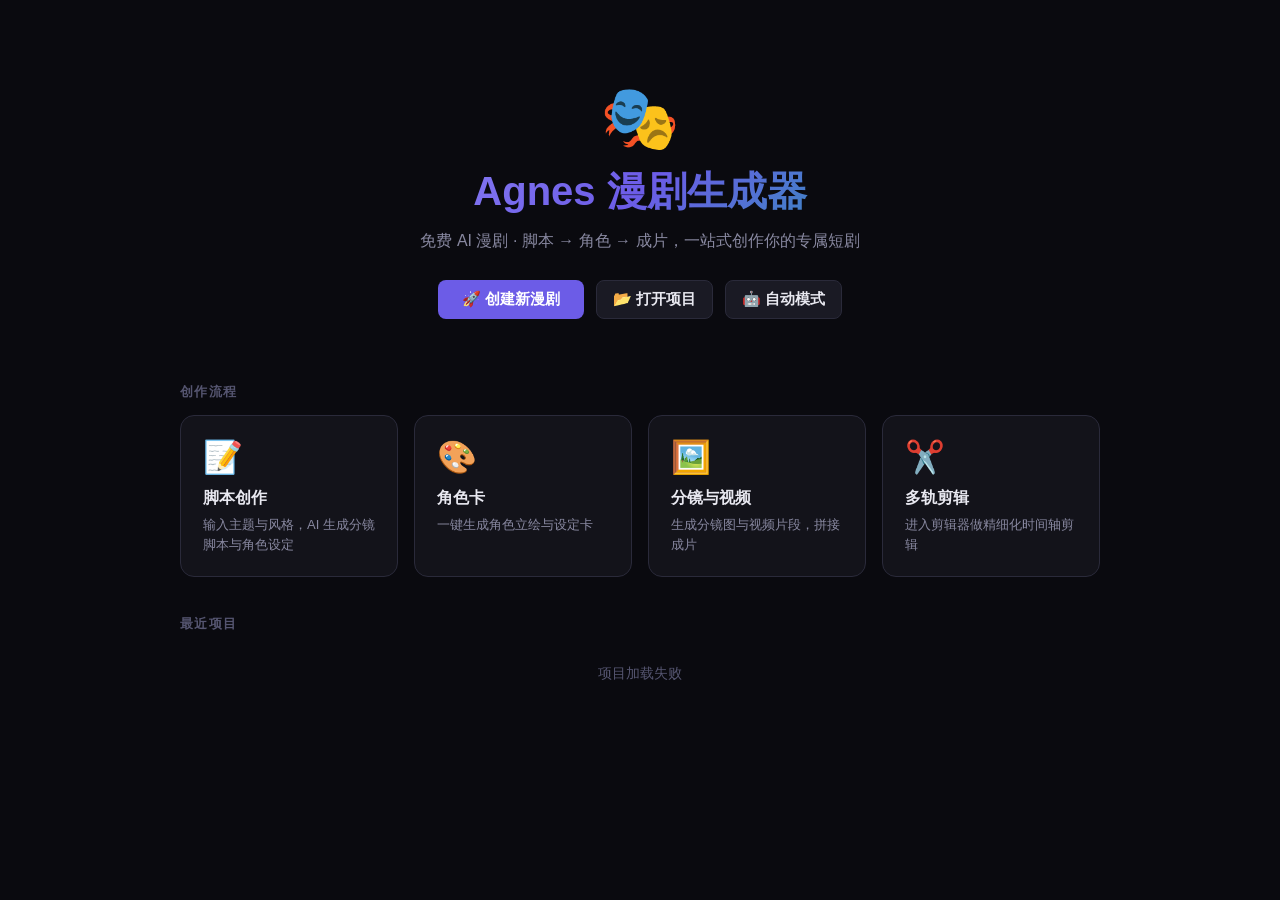
==== commit 00bf05ca: "feat: 多轨剪辑器加载缓冲、导出弹窗与成片页下载/复制；更新 README" ====
--- a/public/index.html
+++ b/public/index.html
@@ -122,6 +122,39 @@
 /* ===== Panels ===== */
 .panel { display: none; }
 .panel.active { display: block; }
+.hidden { display: none !important; }
+
+/* ===== Landing Page (生成器落地页) ===== */
+#landing { max-width: 920px; margin: 0 auto; padding: 30px 0 60px; }
+.landing-hero { text-align: center; padding: 36px 0 26px; }
+.landing-logo { font-size: 64px; line-height: 1; margin-bottom: 14px; }
+.landing-title { font-size: 40px; font-weight: 800;
+  background: linear-gradient(135deg, var(--accent2), var(--accent), var(--success));
+  -webkit-background-clip: text; -webkit-text-fill-color: transparent; }
+.landing-sub { color: var(--text2); margin-top: 12px; font-size: 16px; }
+.landing-cta { display: flex; gap: 12px; justify-content: center; flex-wrap: wrap; margin-top: 28px; }
+.landing-btn-lg { padding: 14px 28px; font-size: 15px; font-weight: 600; }
+.landing-section-title { font-size: 13px; color: var(--text3); text-transform: uppercase;
+  letter-spacing: .1em; margin: 38px 0 14px; font-weight: 700; }
+.landing-features { display: grid; grid-template-columns: repeat(auto-fill, minmax(200px, 1fr)); gap: 16px; }
+.landing-feature { background: var(--surface); border: 1px solid var(--border); border-radius: 14px;
+  padding: 22px; cursor: pointer; transition: .18s; }
+.landing-feature:hover { border-color: var(--accent); transform: translateY(-3px);
+  box-shadow: 0 8px 26px var(--glow); }
+.lf-ic { font-size: 32px; margin-bottom: 12px; }
+.lf-title { font-size: 16px; font-weight: 600; margin-bottom: 6px; }
+.lf-desc { font-size: 13px; color: var(--text2); line-height: 1.5; }
+.landing-recent { display: flex; flex-direction: column; gap: 10px; }
+.landing-recent-item { display: flex; align-items: center; gap: 14px; background: var(--surface);
+  border: 1px solid var(--border); border-radius: 12px; padding: 14px 18px; cursor: pointer; transition: .15s; }
+.landing-recent-item:hover { background: var(--surface2); border-color: var(--accent); }
+.lri-ic { font-size: 24px; }
+.lri-info { flex: 1; min-width: 0; }
+.lri-name { font-size: 15px; font-weight: 600; white-space: nowrap; overflow: hidden; text-overflow: ellipsis; }
+.lri-sub { font-size: 12px; color: var(--text3); margin-top: 2px; }
+.lri-go { color: var(--text3); font-size: 18px; }
+.landing-recent-empty, .landing-recent-loading { color: var(--text3); font-size: 14px;
+  padding: 18px; text-align: center; }
 
 /* ===== Card ===== */
 .card {
@@ -421,17 +454,59 @@
 ::-webkit-scrollbar-thumb { background: var(--border); border-radius: 3px; }
 ::-webkit-scrollbar-thumb:hover { background: var(--text3); }
 </style>
+<link rel="stylesheet" href="/sidebar.css">
 </head>
 <body>
 <div class="app">
+
+  <!-- ===== Landing Page (落地页) ===== -->
+  <section id="landing">
+    <div class="landing-hero">
+      <div class="landing-logo">🎭</div>
+      <h1 class="landing-title">Agnes 漫剧生成器</h1>
+      <p class="landing-sub">免费 AI 漫剧 · 脚本 → 角色 → 成片，一站式创作你的专属短剧</p>
+      <div class="landing-cta">
+        <button class="btn-primary landing-btn-lg" onclick="openNewProjectModal()">🚀 创建新漫剧</button>
+        <button class="btn-secondary landing-btn-lg" onclick="openProjectsModal()">📂 打开项目</button>
+        <button class="btn-secondary landing-btn-lg" onclick="openAutoModal()">🤖 自动模式</button>
+      </div>
+    </div>
+
+    <div class="landing-section-title">创作流程</div>
+    <div class="landing-features">
+      <div class="landing-feature" onclick="enterWorkspace(0)">
+        <div class="lf-ic">📝</div>
+        <div class="lf-title">脚本创作</div>
+        <div class="lf-desc">输入主题与风格，AI 生成分镜脚本与角色设定</div>
+      </div>
+      <div class="landing-feature" onclick="enterWorkspace(1)">
+        <div class="lf-ic">🎨</div>
+        <div class="lf-title">角色卡</div>
+        <div class="lf-desc">一键生成角色立绘与设定卡</div>
+      </div>
+      <div class="landing-feature" onclick="enterWorkspace(2)">
+        <div class="lf-ic">🖼️</div>
+        <div class="lf-title">分镜与视频</div>
+        <div class="lf-desc">生成分镜图与视频片段，拼接成片</div>
+      </div>
+      <div class="landing-feature" onclick="enterEditor()">
+        <div class="lf-ic">✂️</div>
+        <div class="lf-title">多轨剪辑</div>
+        <div class="lf-desc">进入剪辑器做精细化时间轴剪辑</div>
+      </div>
+    </div>
+
+    <div class="landing-section-title">最近项目</div>
+    <div id="landing-recent" class="landing-recent">
+      <div class="landing-recent-loading">加载中…</div>
+    </div>
+  </section>
+
+  <!-- ===== Workspace (进入项目后显示) ===== -->
+  <section id="workspace" class="hidden">
   <header>
     <h1>🎭 Agnes 漫剧生成器</h1>
     <p>免费 AI 漫剧 · 脚本 → 角色 → 成片</p>
-    <div class="header-actions">
-      <button onclick="openAutoModal()" style="background:var(--accent);color:white">🚀 自动模式</button>
-      <button onclick="openProjectsModal()">📂 项目</button>
-      <button onclick="openSettingsModal()">⚙️ 设置</button>
-    </div>
   </header>
 
   <!-- Step Tabs -->
@@ -577,6 +652,7 @@
     </div>
     <div id="prod-job" class="job-panel" style="display:none"></div>
   </div>
+  </section><!-- /workspace -->
 </div>
 
 <!-- Settings Modal -->
@@ -914,6 +990,8 @@
 
 async function loadProject(projectId) {
   closeModal('modal-projects');
+  window.__PROJECT_ID__ = projectId;
+  showWorkspace();
   try {
     const data = await api(`/api/projects/${projectId}`);
     currentProject = projectId;
@@ -1383,6 +1461,12 @@
 }
 
 // ===== Auto Mode =====
+function openEditor() {
+  const id = currentProject || (window.__firstProjectId || '');
+  if (!id) { alert('请先选择或创建一个项目'); return; }
+  window.open('/editor.html?project=' + encodeURIComponent(id), '_blank');
+}
+
 function openAutoModal() {
   document.getElementById('auto-theme').value = '';
   document.getElementById('auto-email').value = '';
@@ -1618,15 +1702,77 @@
   }, 2000);
 }
 
+// ===== 落地页 / 工作区 视图切换 =====
+function showLanding(){
+  const l=document.getElementById('landing');
+  const w=document.getElementById('workspace');
+  if(l) l.classList.remove('hidden');
+  if(w) w.classList.add('hidden');
+  loadRecentProjects();
+}
+function showWorkspace(){
+  const l=document.getElementById('landing');
+  const w=document.getElementById('workspace');
+  if(l) l.classList.add('hidden');
+  if(w) w.classList.remove('hidden');
+}
+// 进入工作区：若已有项目则直接切换 tab，否则加载首个项目或引导新建
+function enterWorkspace(tab){
+  showWorkspace();
+  if(currentProject){ if(tab!=null) switchTab(tab); return; }
+  api('/api/projects').then(d=>{
+    const ps=d.projects||[];
+    if(ps.length){ loadProject(ps[0].id); if(tab!=null) switchTab(tab); }
+    else openNewProjectModal();
+  }).catch(()=>openNewProjectModal());
+}
+// 进入剪辑器（携带当前项目）
+function enterEditor(){
+  const p=currentProject || (new URLSearchParams(location.search).get('project')) || '';
+  location.href='/editor.html'+(p?'?project='+encodeURIComponent(p):'');
+}
+function esc(s){
+  return String(s==null?'':s).replace(/[&<>"']/g,c=>({'&':'&amp;','<':'&lt;','>':'&gt;','"':'&quot;',"'":'&#39;'}[c]));
+}
+function loadRecentProjects(){
+  const box=document.getElementById('landing-recent');
+  if(!box) return;
+  api('/api/projects').then(data=>{
+    const ps=(data.projects||[]).slice(0,6);
+    if(!ps.length){
+      box.innerHTML='<div class="landing-recent-empty">还没有项目，点击「🚀 创建新漫剧」开始吧</div>';
+      return;
+    }
+    box.innerHTML=ps.map(p=>'<div class="landing-recent-item" onclick="loadProject(\''+esc(p.id)+'\')">'+
+      '<div class="lri-ic">🎬</div><div class="lri-info">'+
+      '<div class="lri-name">'+esc(p.name||p.id)+'</div>'+
+      '<div class="lri-sub">'+esc(p.updated_at||'')+'</div></div>'+
+      '<div class="lri-go">→</div></div>').join('');
+  }).catch(()=>{ box.innerHTML='<div class="landing-recent-empty">项目加载失败</div>'; });
+}
+
 // ===== Init =====
+function handleHash(){
+  const h=location.hash.replace('#','');
+  if(h==='tab0'||h==='tab1'||h==='tab2') enterWorkspace(+h.slice(3));
+  else if(h==='auto') openAutoModal();
+  else if(h==='projects') openProjectsModal();
+  else if(h==='settings') openSettingsModal();
+}
 document.addEventListener('DOMContentLoaded', () => {
   onScriptParamChange();
+  const wantP=new URLSearchParams(location.search).get('project');
   api('/api/projects').then(data => {
-    if (data.projects && data.projects.length > 0) {
-      loadProject(data.projects[0].id);
-    }
-  }).catch(() => {});
+    const ps=data.projects||[];
+    const h=location.hash.replace('#','');
+    const hasHash=h==='tab0'||h==='tab1'||h==='tab2'||h==='auto'||h==='projects'||h==='settings';
+    if(wantP && ps.some(p=>p.id===wantP)){ loadProject(wantP); if(hasHash) handleHash(); }
+    else if(hasHash){ enterWorkspace(); handleHash(); }
+    else showLanding();
+  }).catch(() => { showLanding(); });
 });
 </script>
+<!-- 统一左侧菜单栏组件（所有页面共用） -->
+<script src="/sidebar.js"></script>
 </body>
 </html>
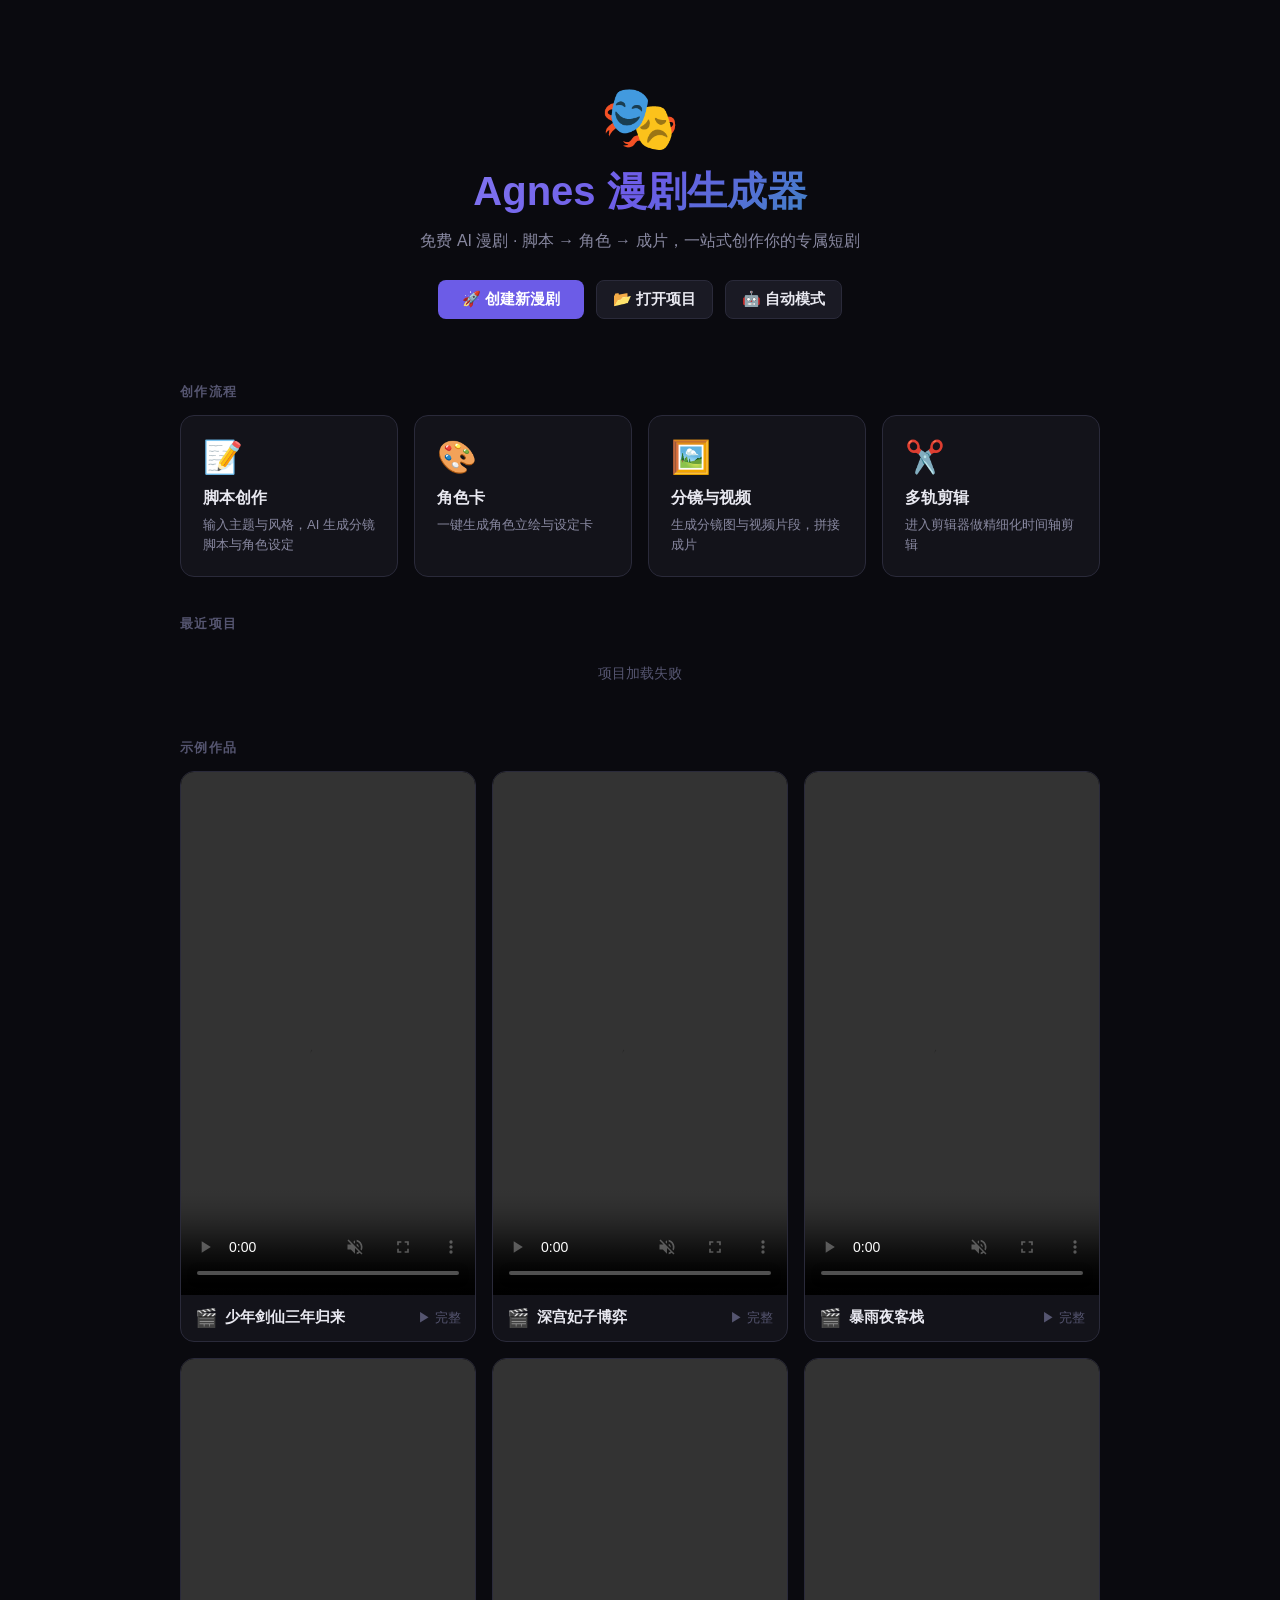
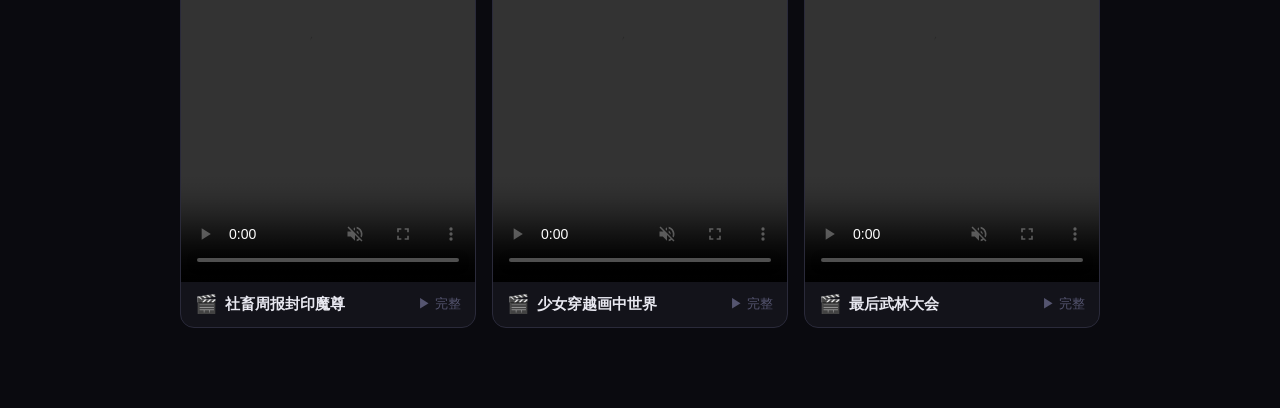
==== commit e9942f31: "fix: 示例作品改用静态 /videos/ 路径并提供内联播放器" ====
--- a/public/index.html
+++ b/public/index.html
@@ -144,6 +144,16 @@
 .lf-ic { font-size: 32px; margin-bottom: 12px; }
 .lf-title { font-size: 16px; font-weight: 600; margin-bottom: 6px; }
 .lf-desc { font-size: 13px; color: var(--text2); line-height: 1.5; }
+/* 示例作品 */
+.landing-examples { display: grid; grid-template-columns: repeat(auto-fill, minmax(260px, 1fr)); gap: 16px; }
+.landing-example { background: var(--surface); border: 1px solid var(--border); border-radius: 14px;
+  overflow: hidden; cursor: pointer; transition: .18s; }
+.landing-example:hover { border-color: var(--accent); transform: translateY(-3px); box-shadow: 0 8px 26px var(--glow); }
+.landing-example video { width: 100%; display: block; aspect-ratio: 9/16; object-fit: cover; background: #000; }
+.le-info { display: flex; align-items: center; gap: 8px; padding: 12px 14px; }
+.le-ic { font-size: 18px; }
+.le-title { font-size: 15px; font-weight: 600; flex: 1; }
+.le-go { color: var(--text3); font-size: 13px; }
 .landing-recent { display: flex; flex-direction: column; gap: 10px; }
 .landing-recent-item { display: flex; align-items: center; gap: 14px; background: var(--surface);
   border: 1px solid var(--border); border-radius: 12px; padding: 14px 18px; cursor: pointer; transition: .15s; }
@@ -500,6 +510,9 @@
     <div id="landing-recent" class="landing-recent">
       <div class="landing-recent-loading">加载中…</div>
     </div>
+
+    <div class="landing-section-title">示例作品</div>
+    <div id="landing-examples" class="landing-examples"></div>
   </section>
 
   <!-- ===== Workspace (进入项目后显示) ===== -->
@@ -1734,6 +1747,28 @@
 function esc(s){
   return String(s==null?'':s).replace(/[&<>"']/g,c=>({'&':'&amp;','<':'&lt;','>':'&gt;','"':'&quot;',"'":'&#39;'}[c]));
 }
+// ===== 示例作品展示 =====
+const EXAMPLES = [
+  { theme:"少年剑仙三年归来", file:"ex_sword-return.mp4" },
+  { theme:"深宫妃子博弈",     file:"ex_palace.mp4" },
+  { theme:"暴雨夜客栈",       file:"ex_rainy-inn.mp4" },
+  { theme:"社畜周报封印魔尊", file:"ex_excel-shen.mp4" },
+  { theme:"少女穿越画中世界", file:"ex_painting-world.mp4" },
+  { theme:"最后武林大会",     file:"ex_martial-meet.mp4" },
+];
+function renderExamples(){
+  const box=document.getElementById('landing-examples');
+  if(!box) return;
+  const base=location.origin+'/videos/';
+  box.innerHTML=EXAMPLES.map(e=>{
+    const url=base+e.file;
+    return '<div class="landing-example">'+
+      '<video src="'+url+'" controls preload="metadata" muted playsinline></video>'+
+      '<div class="le-info"><span class="le-ic">🎬</span><span class="le-title">'+esc(e.theme)+'</span>'+
+      '<a class="le-go" href="'+url+'" target="_blank" rel="noopener">▶ 完整</a></div></div>';
+  }).join('');
+}
+
 function loadRecentProjects(){
   const box=document.getElementById('landing-recent');
   if(!box) return;
@@ -1761,6 +1796,7 @@
 }
 document.addEventListener('DOMContentLoaded', () => {
   onScriptParamChange();
+  renderExamples();
   const wantP=new URLSearchParams(location.search).get('project');
   api('/api/projects').then(data => {
     const ps=data.projects||[];
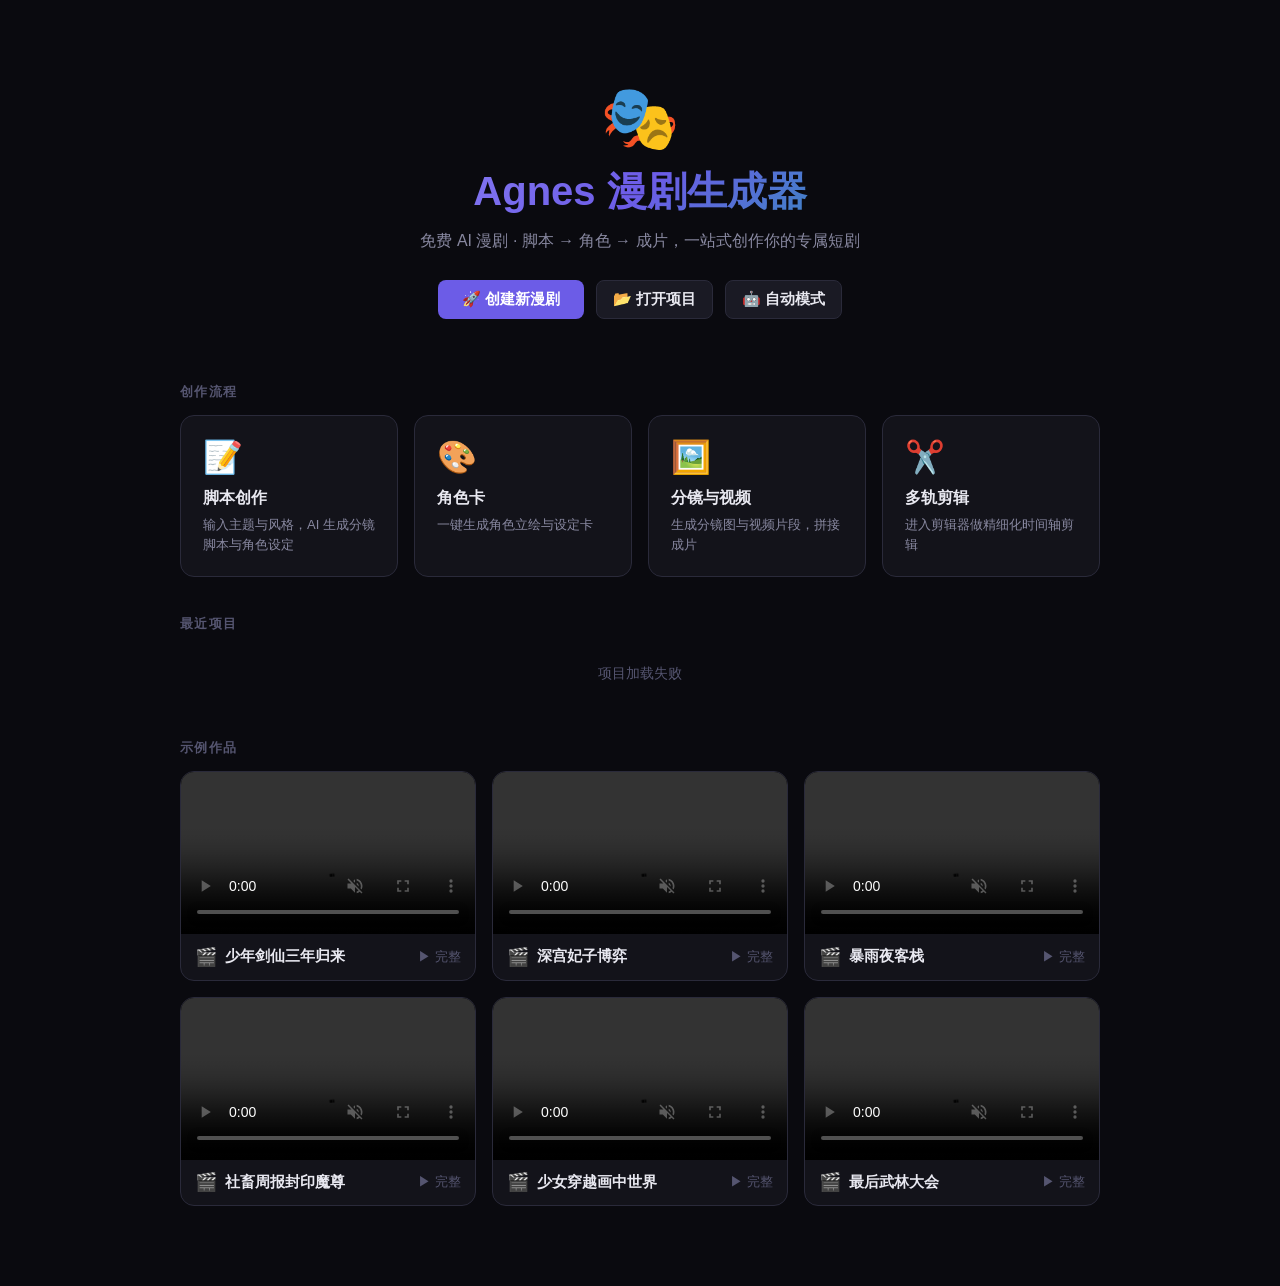
==== commit 8f644e49: "fix: 补充缺失示例视频 ex_excel-shen 并修正卡片比例 9:16->20:11" ====
--- a/public/index.html
+++ b/public/index.html
@@ -149,7 +149,7 @@
 .landing-example { background: var(--surface); border: 1px solid var(--border); border-radius: 14px;
   overflow: hidden; cursor: pointer; transition: .18s; }
 .landing-example:hover { border-color: var(--accent); transform: translateY(-3px); box-shadow: 0 8px 26px var(--glow); }
-.landing-example video { width: 100%; display: block; aspect-ratio: 9/16; object-fit: cover; background: #000; }
+.landing-example video { width: 100%; display: block; aspect-ratio: 20/11; object-fit: cover; background: #000; }
 .le-info { display: flex; align-items: center; gap: 8px; padding: 12px 14px; }
 .le-ic { font-size: 18px; }
 .le-title { font-size: 15px; font-weight: 600; flex: 1; }
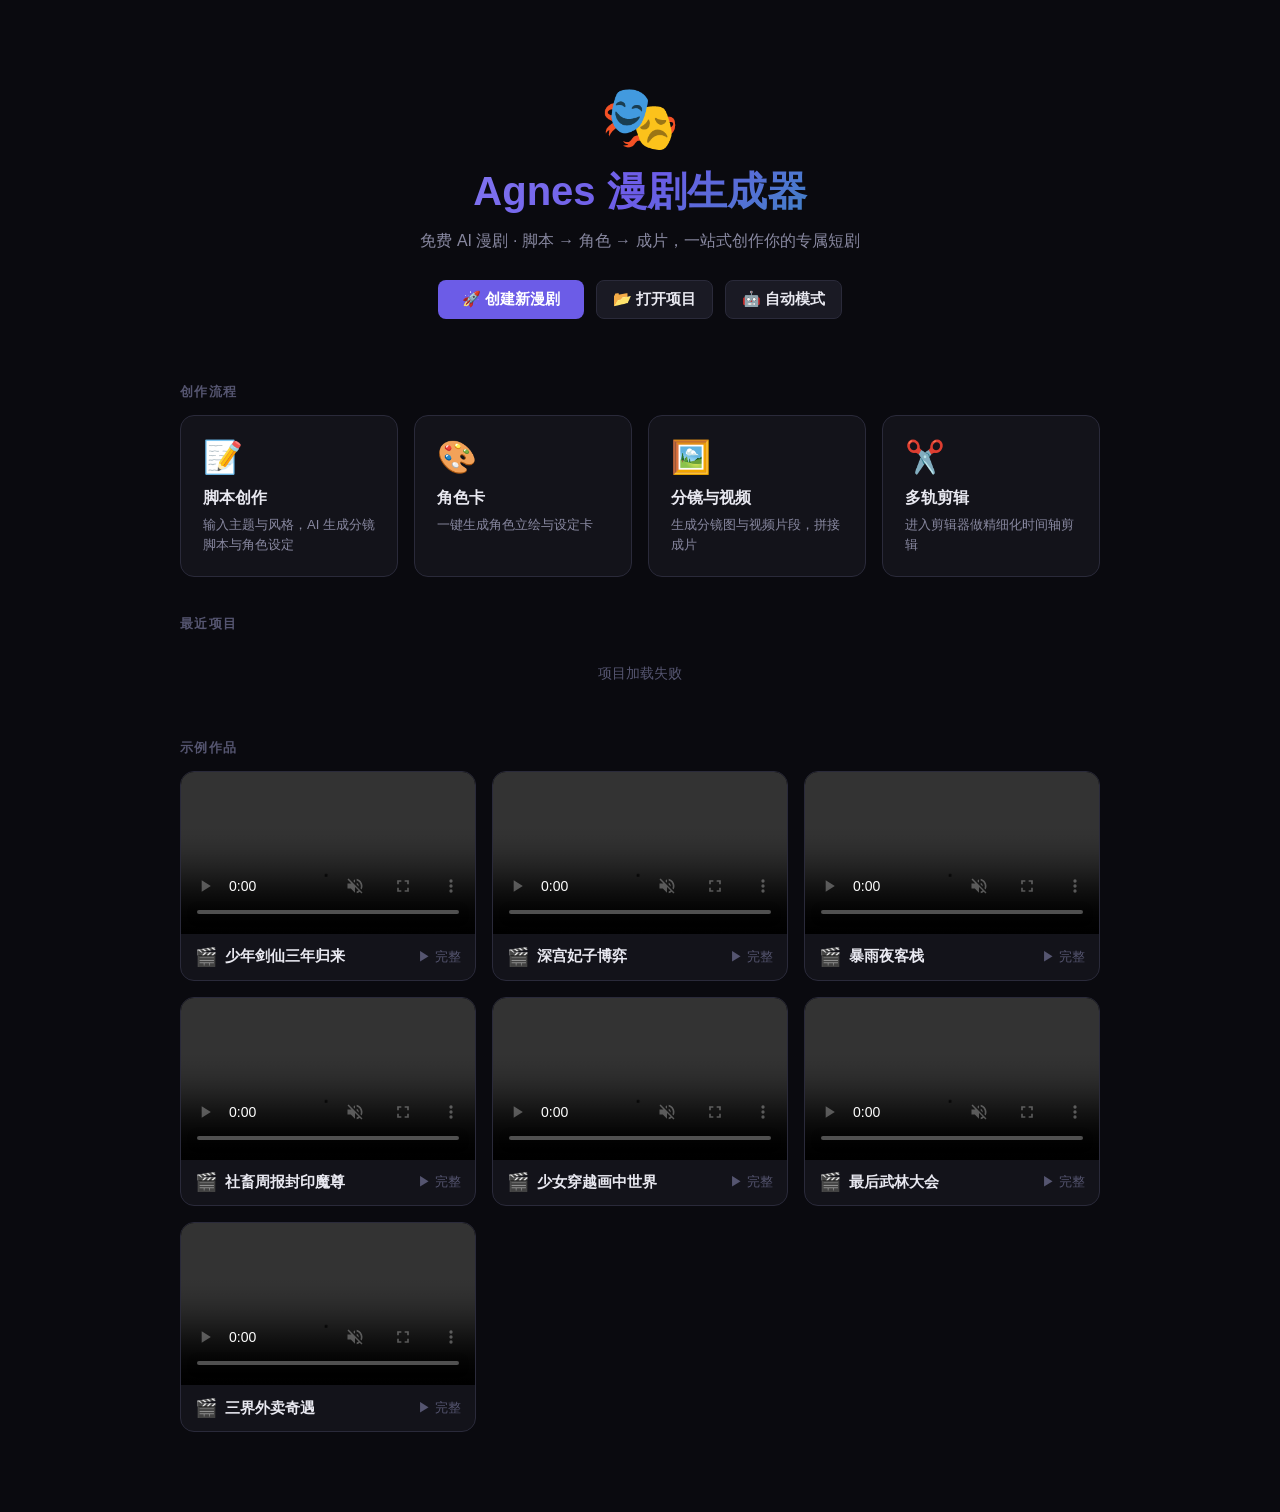
==== commit edfd4fa0: "feat: 新增角色一致性测试示例 ex_takeout（三界外卖奇遇）" ====
--- a/public/index.html
+++ b/public/index.html
@@ -1755,6 +1755,7 @@
   { theme:"社畜周报封印魔尊", file:"ex_excel-shen.mp4" },
   { theme:"少女穿越画中世界", file:"ex_painting-world.mp4" },
   { theme:"最后武林大会",     file:"ex_martial-meet.mp4" },
+  { theme:"三界外卖奇遇",     file:"ex_takeout.mp4" },
 ];
 function renderExamples(){
   const box=document.getElementById('landing-examples');
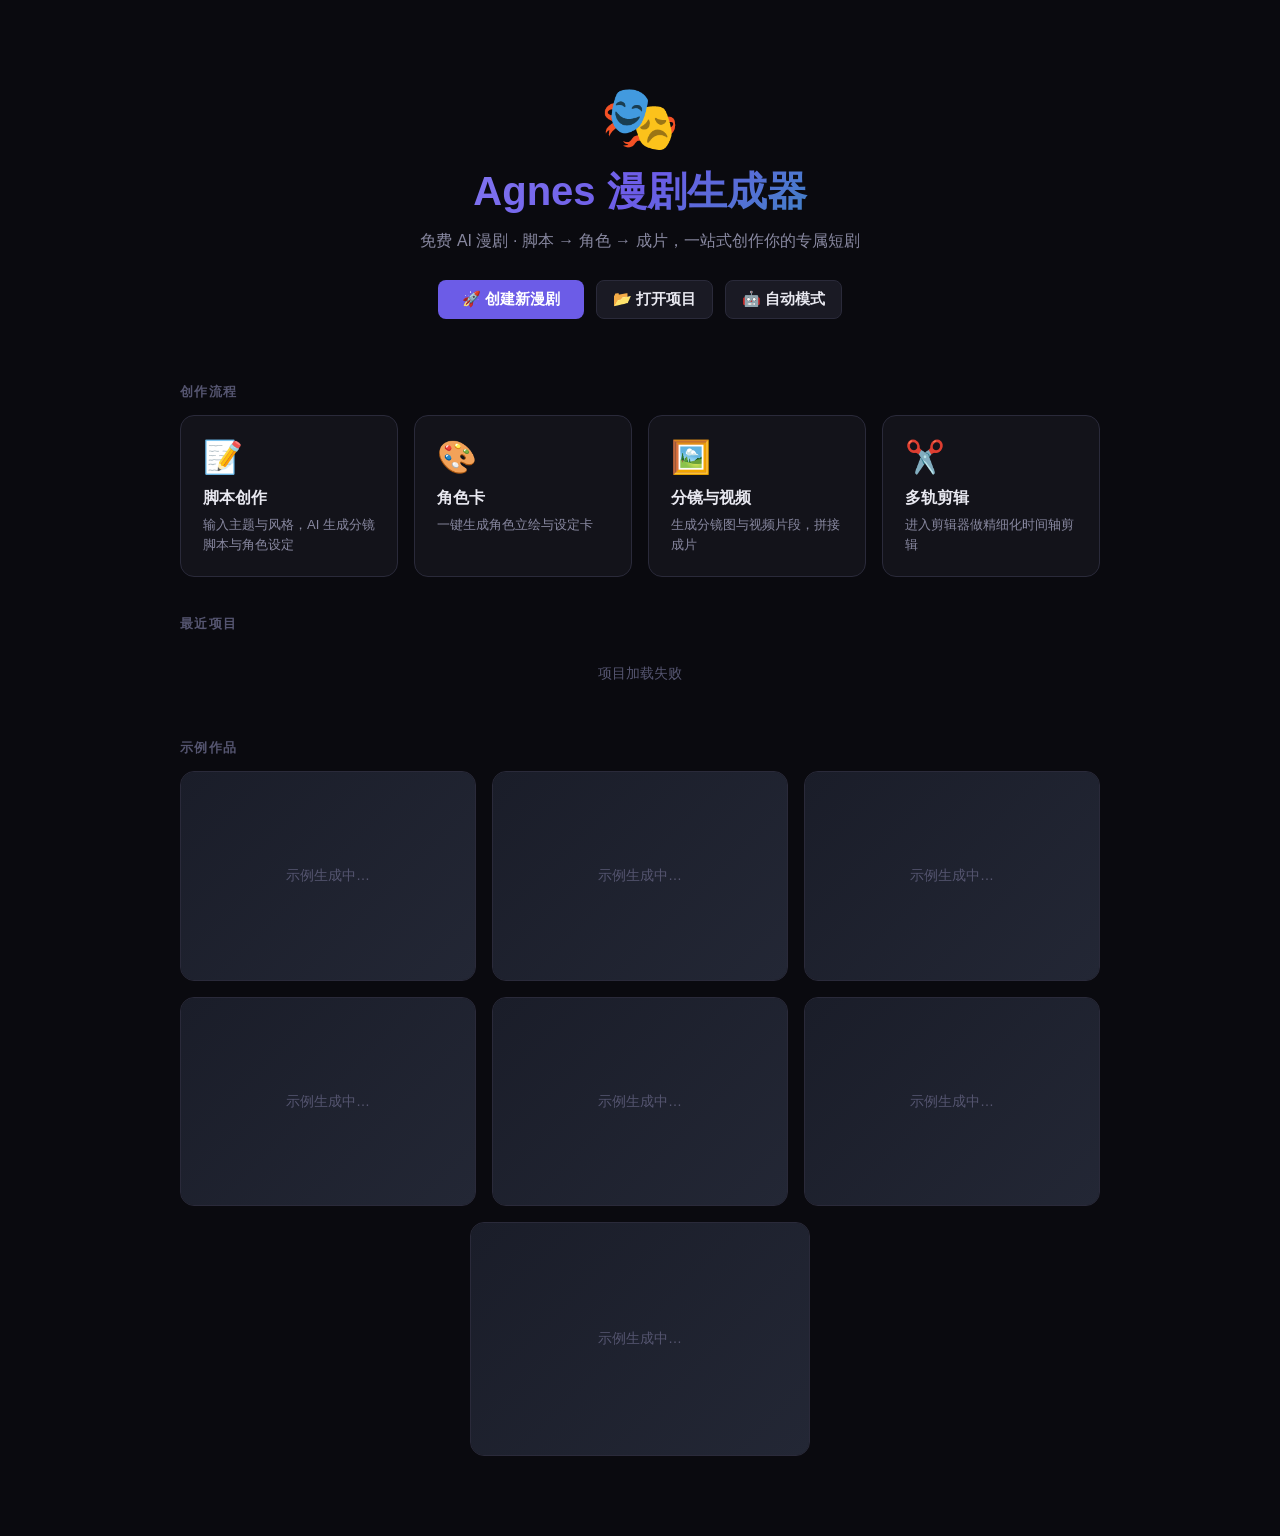
==== commit c5e7b1c6: "feat: 解说漫剧连续解说修复 + 推荐示例更新 - scripts/run.py: narration 模式改为从 0 秒连续解说(start=cursor, NARRATION_GAP=0.15" ====
--- a/public/index.html
+++ b/public/index.html
@@ -145,11 +145,18 @@
 .lf-title { font-size: 16px; font-weight: 600; margin-bottom: 6px; }
 .lf-desc { font-size: 13px; color: var(--text2); line-height: 1.5; }
 /* 示例作品 */
-.landing-examples { display: grid; grid-template-columns: repeat(auto-fill, minmax(260px, 1fr)); gap: 16px; }
-.landing-example { background: var(--surface); border: 1px solid var(--border); border-radius: 14px;
+/* 示例作品：用 flex 而非 grid，避免末行单个卡片被 1fr 拉伸满宽 */
+.landing-examples { display: flex; flex-wrap: wrap; gap: 16px; justify-content: center; }
+.landing-example { flex: 1 1 260px; max-width: 340px; position: relative;
+  background: var(--surface); border: 1px solid var(--border); border-radius: 14px;
   overflow: hidden; cursor: pointer; transition: .18s; }
 .landing-example:hover { border-color: var(--accent); transform: translateY(-3px); box-shadow: 0 8px 26px var(--glow); }
 .landing-example video { width: 100%; display: block; aspect-ratio: 20/11; object-fit: cover; background: #000; }
+/* 视频未就绪（如生成中 404）时显示占位，避免黑屏像"坏了" */
+.landing-example.video-broken video { visibility: hidden; }
+.landing-example.video-broken::after { content: "示例生成中…"; position: absolute; inset: 0;
+  display: flex; align-items: center; justify-content: center; color: var(--text3);
+  font-size: 14px; background: linear-gradient(135deg, #1a1d29, #232735); }
 .le-info { display: flex; align-items: center; gap: 8px; padding: 12px 14px; }
 .le-ic { font-size: 18px; }
 .le-title { font-size: 15px; font-weight: 600; flex: 1; }
@@ -1755,7 +1762,7 @@
   { theme:"社畜周报封印魔尊", file:"ex_excel-shen.mp4" },
   { theme:"少女穿越画中世界", file:"ex_painting-world.mp4" },
   { theme:"最后武林大会",     file:"ex_martial-meet.mp4" },
-  { theme:"三界外卖奇遇",     file:"ex_takeout.mp4" },
+  { theme:"三界外卖奇遇（解说版）", file:"ex_takeout.mp4" },
 ];
 function renderExamples(){
   const box=document.getElementById('landing-examples');
@@ -1764,7 +1771,8 @@
   box.innerHTML=EXAMPLES.map(e=>{
     const url=base+e.file;
     return '<div class="landing-example">'+
-      '<video src="'+url+'" controls preload="metadata" muted playsinline></video>'+
+      '<video src="'+url+'" controls preload="metadata" muted playsinline'+
+      ' onerror="this.closest(\'.landing-example\').classList.add(\'video-broken\')"></video>'+
       '<div class="le-info"><span class="le-ic">🎬</span><span class="le-title">'+esc(e.theme)+'</span>'+
       '<a class="le-go" href="'+url+'" target="_blank" rel="noopener">▶ 完整</a></div></div>';
   }).join('');
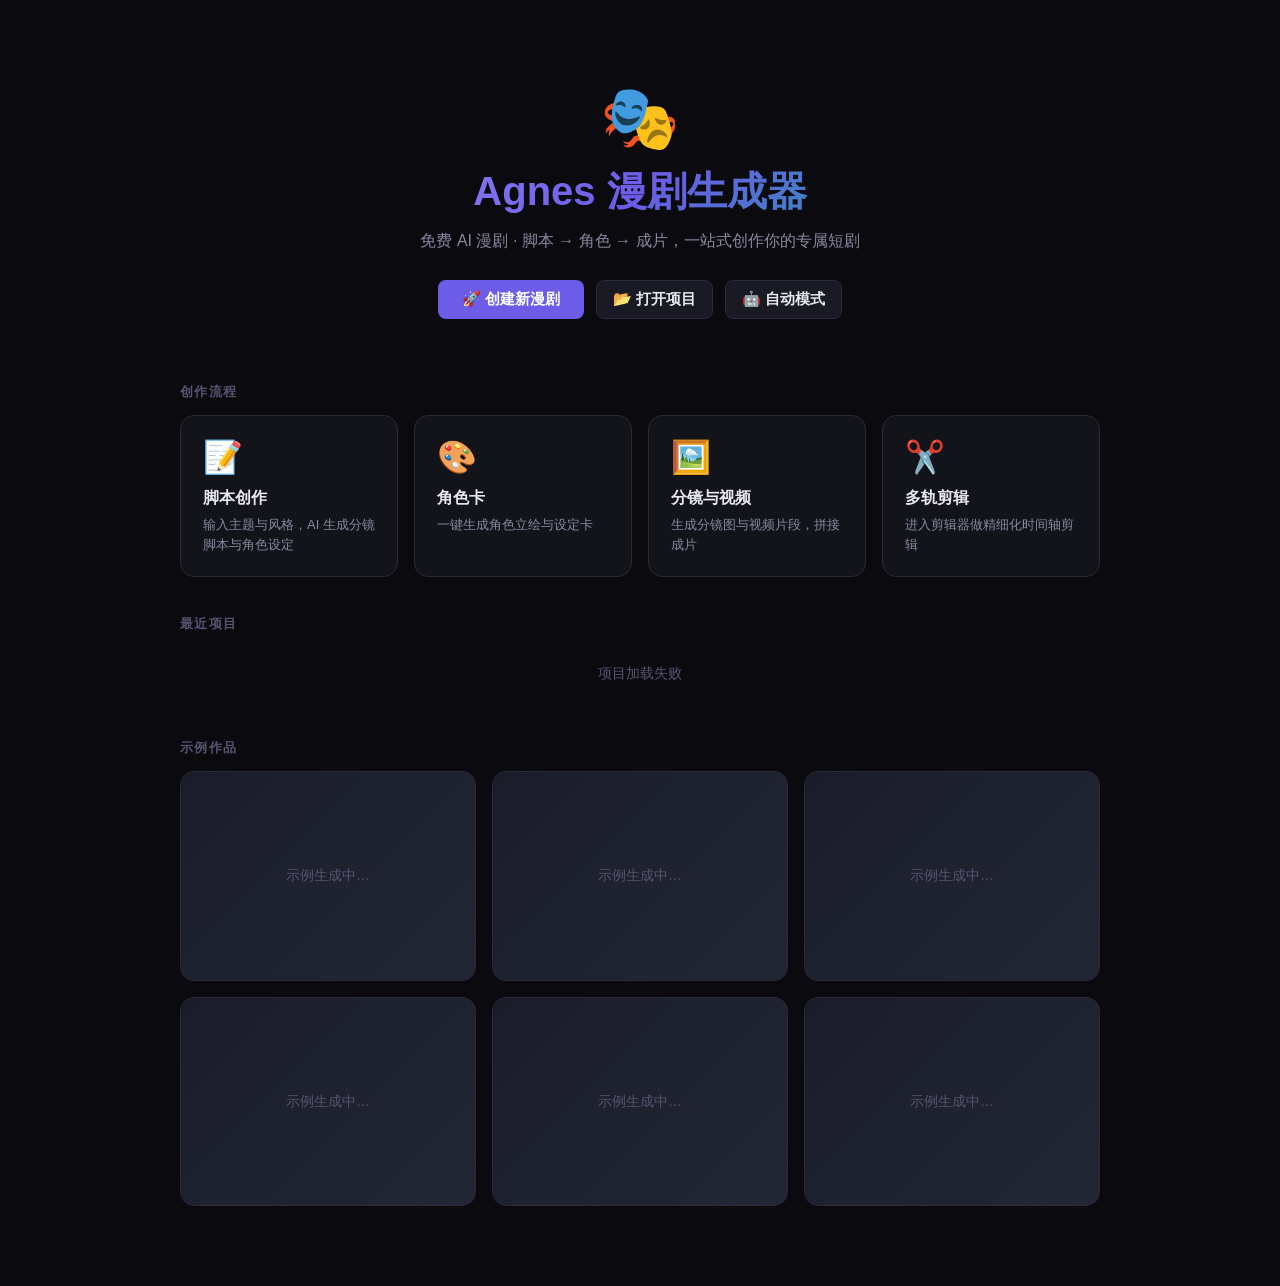
==== commit 2ff54479: "feat: 推荐示例调整——三界外卖奇遇置顶，删除暴雨夜客栈" ====
--- a/public/index.html
+++ b/public/index.html
@@ -1756,13 +1756,12 @@
 }
 // ===== 示例作品展示 =====
 const EXAMPLES = [
+  { theme:"三界外卖奇遇（解说版）", file:"ex_takeout.mp4" },
   { theme:"少年剑仙三年归来", file:"ex_sword-return.mp4" },
   { theme:"深宫妃子博弈",     file:"ex_palace.mp4" },
-  { theme:"暴雨夜客栈",       file:"ex_rainy-inn.mp4" },
   { theme:"社畜周报封印魔尊", file:"ex_excel-shen.mp4" },
   { theme:"少女穿越画中世界", file:"ex_painting-world.mp4" },
   { theme:"最后武林大会",     file:"ex_martial-meet.mp4" },
-  { theme:"三界外卖奇遇（解说版）", file:"ex_takeout.mp4" },
 ];
 function renderExamples(){
   const box=document.getElementById('landing-examples');
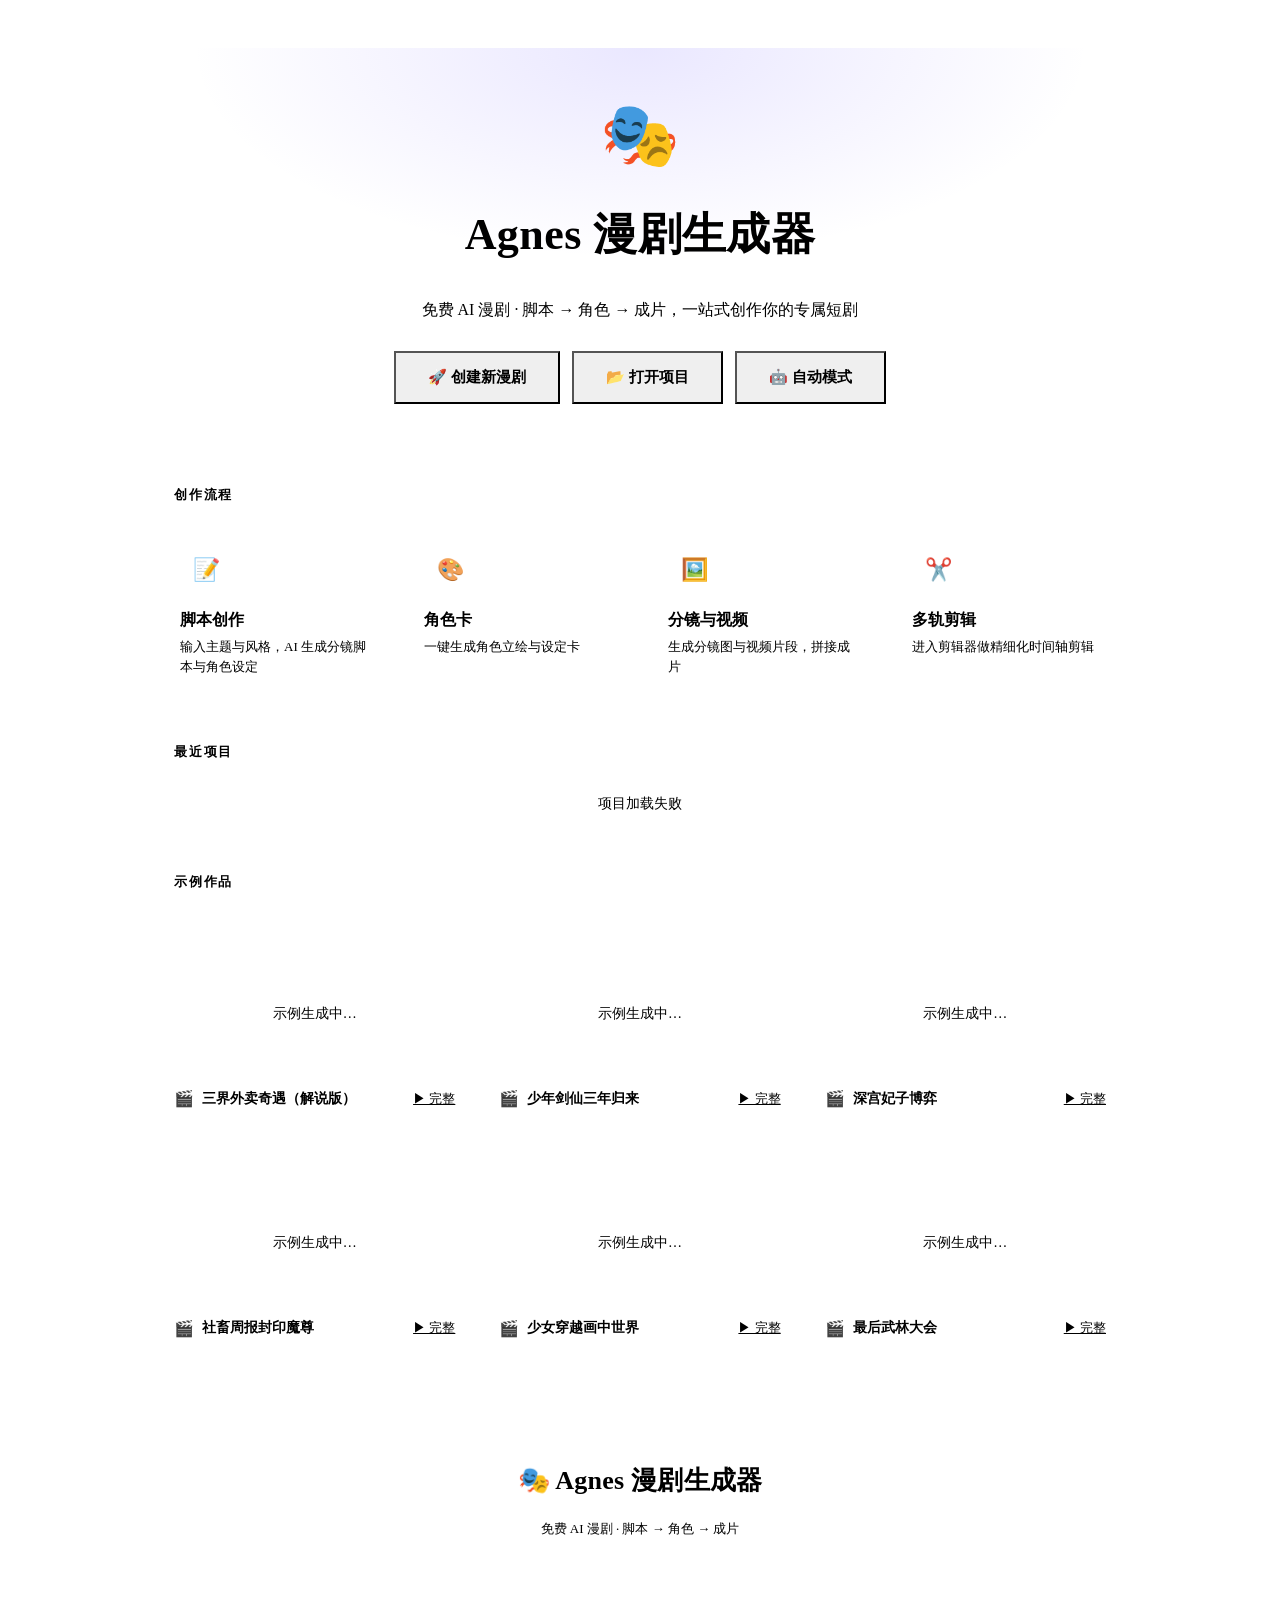
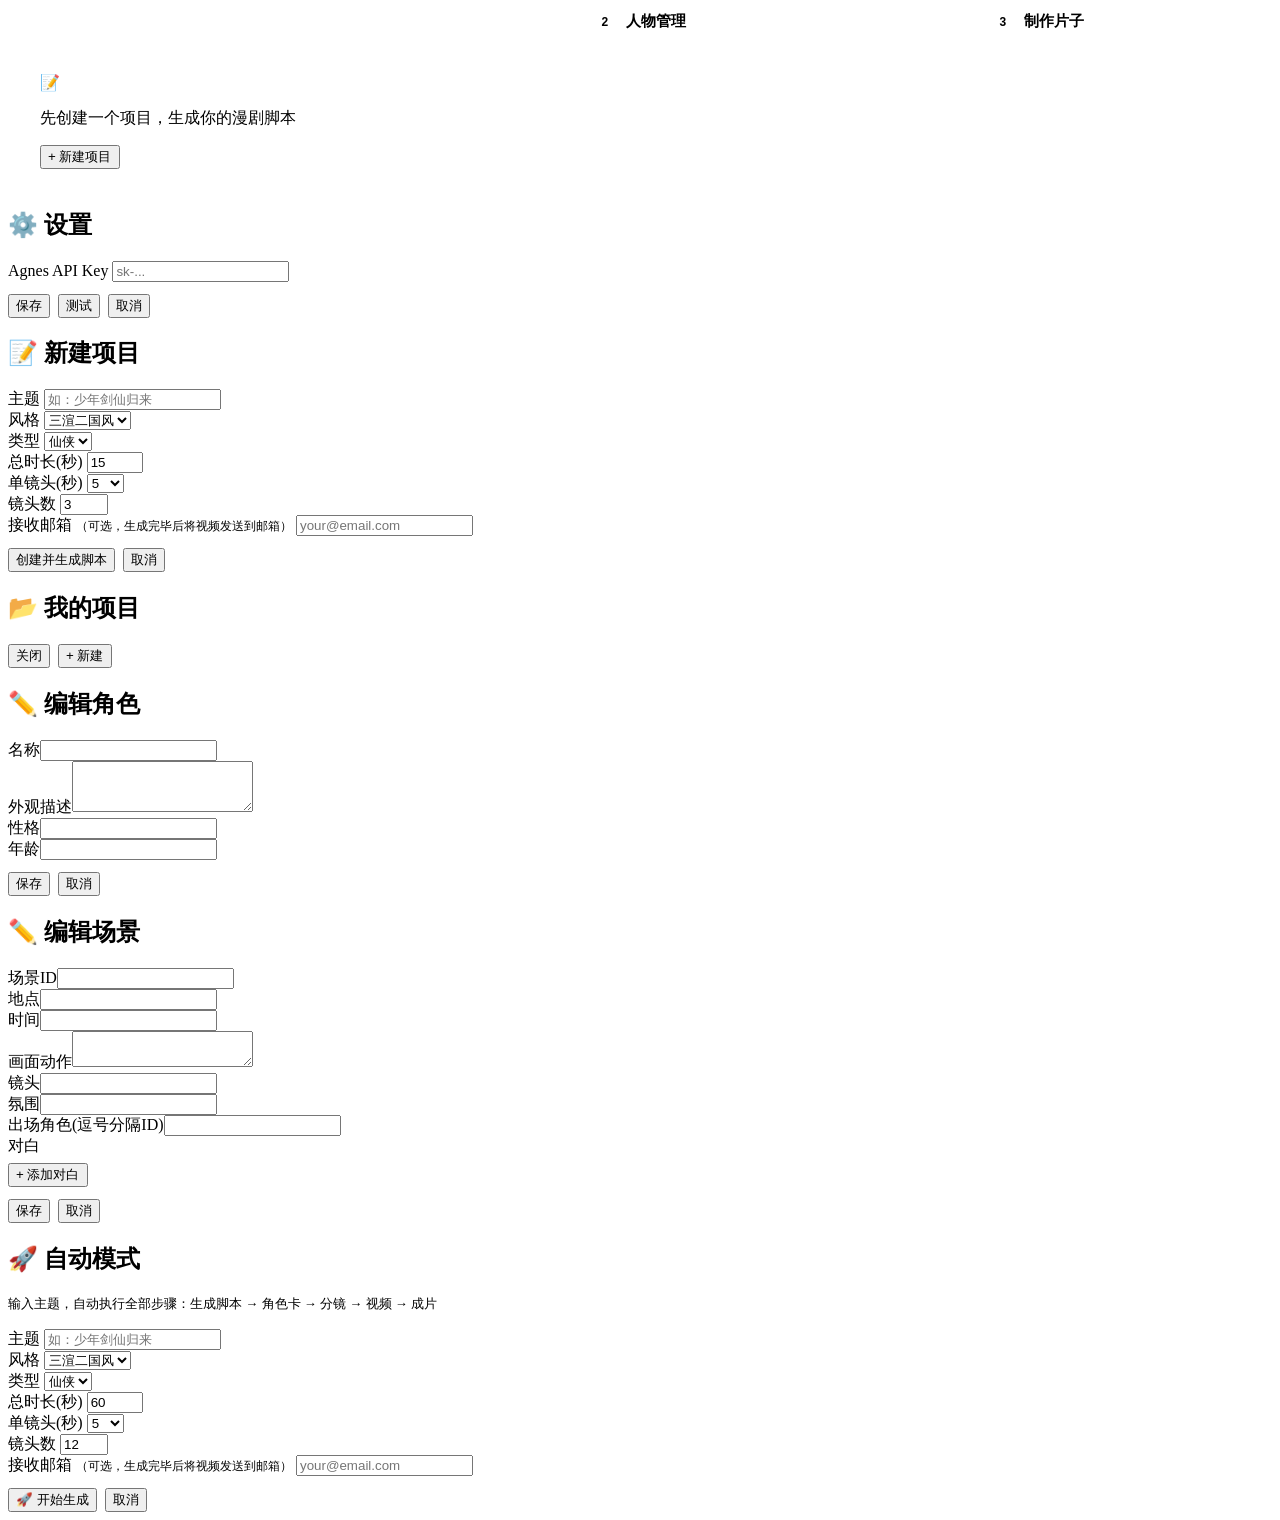
==== commit 71dbfa91: "feat(ui): 内置开源音乐、白天/黑暗主题切换、剪辑器项目选择、UI全面升级 - 新增 public/theme.css 统一设计系统（dark/light 双主题） - 新增 public/m" ====
--- a/public/index.html
+++ b/public/index.html
@@ -4,107 +4,63 @@
 <meta charset="UTF-8">
 <meta name="viewport" content="width=device-width, initial-scale=1.0">
 <title>🎭 Agnes 漫剧生成器</title>
+<link rel="stylesheet" href="/theme.css">
 <style>
-:root {
-  --bg: #0a0a0f;
-  --surface: #13131a;
-  --surface2: #1a1a24;
-  --surface3: #222233;
-  --border: #2a2a3a;
-  --text: #e8e8f0;
-  --text2: #8888a0;
-  --text3: #555570;
-  --accent: #6c5ce7;
-  --accent2: #a29bfe;
-  --success: #00b894;
-  --warning: #fdcb6e;
-  --error: #e17055;
-  --glow: rgba(108, 92, 231, 0.3);
-}
-* { margin:0; padding:0; box-sizing:border-box; }
-body {
-  font-family: -apple-system, 'SF Pro', 'Helvetica Neue', sans-serif;
-  background: var(--bg);
-  color: var(--text);
-  min-height: 100vh;
-}
-a { color: var(--accent2); text-decoration: none; }
-button {
-  cursor: pointer;
-  border: none;
-  border-radius: 8px;
-  font-size: 14px;
-  font-family: inherit;
-  transition: all 0.2s;
-}
-button:disabled { opacity: 0.4; cursor: not-allowed; }
-input, select, textarea {
-  background: var(--surface2);
-  border: 1px solid var(--border);
-  color: var(--text);
-  border-radius: 6px;
-  padding: 8px 12px;
-  font-size: 14px;
-  font-family: inherit;
-  width: 100%;
-  outline: none;
-}
-input:focus, select:focus, textarea:focus {
-  border-color: var(--accent);
-  box-shadow: 0 0 0 2px var(--glow);
-}
-textarea { resize: vertical; min-height: 60px; }
+/* 基础样式（重置、按钮、卡片、表单、徽章、模态框、滚动条等）由 theme.css 统一提供，
+   此处仅保留本页特有的布局与组件样式，变量全部来自 theme.css 设计系统。 */
 
 .app { max-width: 1200px; margin: 0 auto; padding: 20px; }
 
-/* ===== Header ===== */
+/* ===== Header（工作区顶部） ===== */
 header {
   text-align: center;
-  padding: 30px 0 20px;
+  padding: 28px 0 18px;
   position: relative;
 }
-header h1 {
-  font-size: 28px;
-  font-weight: 700;
-  background: linear-gradient(135deg, var(--accent2), var(--accent), var(--success));
-  -webkit-background-clip: text;
-  -webkit-text-fill-color: transparent;
-}
-header p { color: var(--text2); margin-top: 6px; font-size: 14px; }
-.header-actions { position: absolute; top: 30px; right: 20px; display:flex; gap:8px }
+header h1 { font-size: 26px; font-weight: 800; letter-spacing: .01em; }
+header p { color: var(--text-secondary); margin-top: 4px; font-size: 13px; }
+.header-actions { position: absolute; top: 26px; right: 16px; display: flex; gap: 8px; }
 .header-actions button {
-  background: var(--surface2);
-  color: var(--text2);
-  padding: 6px 14px;
+  background: var(--surface-2);
+  color: var(--text-secondary);
+  padding: 7px 14px;
   font-size: 13px;
-}
-.header-actions button:hover { color: var(--text); background: var(--surface3); }
+  border: 1px solid var(--border);
+  border-radius: var(--radius-md);
+}
+.header-actions button:hover {
+  color: var(--text-primary);
+  background: var(--surface-3);
+  border-color: var(--border-strong);
+}
 
 /* ===== Step Tabs ===== */
 .step-tabs {
   display: flex;
-  gap: 4px;
-  margin: 24px 0 20px;
-  background: var(--surface);
-  border-radius: 12px;
-  padding: 4px;
+  gap: 6px;
+  margin: 22px 0 20px;
+  background: var(--surface-1);
+  border: 1px solid var(--border);
+  border-radius: var(--radius-lg);
+  padding: 6px;
 }
 .step-tab {
   flex: 1;
-  padding: 14px 16px;
+  padding: 13px 16px;
   text-align: center;
-  border-radius: 10px;
+  border-radius: var(--radius-md);
   background: transparent;
-  color: var(--text2);
+  color: var(--text-secondary);
   font-size: 15px;
-  font-weight: 500;
-  transition: all 0.25s;
-}
-.step-tab:hover { color: var(--text); background: var(--surface2); }
+  font-weight: 600;
+  border: 1px solid transparent;
+  transition: all var(--transition-base);
+}
+.step-tab:hover { color: var(--text-primary); background: var(--surface-2); }
 .step-tab.active {
-  background: var(--accent);
-  color: white;
-  box-shadow: 0 4px 15px var(--glow);
+  background: var(--accent-gradient);
+  color: #fff;
+  box-shadow: var(--shadow-glow);
 }
 .step-num {
   display: inline-block;
@@ -112,122 +68,176 @@
   height: 22px;
   line-height: 22px;
   border-radius: 50%;
-  background: rgba(255,255,255,0.15);
+  background: var(--surface-3);
+  color: var(--text-muted);
   font-size: 12px;
   margin-right: 6px;
   text-align: center;
 }
-.step-tab.active .step-num { background: rgba(255,255,255,0.3); }
+.step-tab.active .step-num { background: rgba(255, 255, 255, 0.25); color: #fff; }
 
 /* ===== Panels ===== */
 .panel { display: none; }
-.panel.active { display: block; }
-.hidden { display: none !important; }
+.panel.active { display: block; animation: fadeIn var(--transition-slow); }
 
 /* ===== Landing Page (生成器落地页) ===== */
-#landing { max-width: 920px; margin: 0 auto; padding: 30px 0 60px; }
-.landing-hero { text-align: center; padding: 36px 0 26px; }
-.landing-logo { font-size: 64px; line-height: 1; margin-bottom: 14px; }
-.landing-title { font-size: 40px; font-weight: 800;
-  background: linear-gradient(135deg, var(--accent2), var(--accent), var(--success));
-  -webkit-background-clip: text; -webkit-text-fill-color: transparent; }
-.landing-sub { color: var(--text2); margin-top: 12px; font-size: 16px; }
-.landing-cta { display: flex; gap: 12px; justify-content: center; flex-wrap: wrap; margin-top: 28px; }
-.landing-btn-lg { padding: 14px 28px; font-size: 15px; font-weight: 600; }
-.landing-section-title { font-size: 13px; color: var(--text3); text-transform: uppercase;
-  letter-spacing: .1em; margin: 38px 0 14px; font-weight: 700; }
+#landing { max-width: 960px; margin: 0 auto; padding: 20px 0 64px; }
+.landing-hero {
+  text-align: center;
+  padding: 56px 24px 40px;
+  position: relative;
+  background: radial-gradient(640px 300px at 50% 0%, rgba(124, 108, 255, 0.16), transparent 70%);
+}
+.landing-logo {
+  font-size: 64px;
+  line-height: 1;
+  margin-bottom: 16px;
+  filter: drop-shadow(0 8px 24px var(--accent-glow));
+}
+.landing-title { font-size: 44px; font-weight: 900; letter-spacing: .01em; }
+.landing-sub { color: var(--text-secondary); margin-top: 12px; font-size: 16px; }
+.landing-cta { display: flex; gap: 12px; justify-content: center; flex-wrap: wrap; margin-top: 30px; }
+.landing-btn-lg { padding: 15px 32px; font-size: 15px; font-weight: 600; border-radius: var(--radius-lg); }
+.landing-cta .btn-primary:hover:not(:disabled) { transform: translateY(-3px); box-shadow: var(--shadow-glow); }
+.landing-cta .btn-secondary:hover:not(:disabled) { transform: translateY(-2px); border-color: var(--border-strong); }
+
+.landing-section-title {
+  font-size: 13px;
+  color: var(--text-muted);
+  text-transform: uppercase;
+  letter-spacing: .14em;
+  margin: 42px 0 16px;
+  font-weight: 700;
+  display: flex;
+  align-items: center;
+  gap: 10px;
+}
+.landing-section-title::before {
+  content: '';
+  width: 4px;
+  height: 16px;
+  border-radius: 2px;
+  background: var(--accent-gradient);
+}
+
 .landing-features { display: grid; grid-template-columns: repeat(auto-fill, minmax(200px, 1fr)); gap: 16px; }
-.landing-feature { background: var(--surface); border: 1px solid var(--border); border-radius: 14px;
-  padding: 22px; cursor: pointer; transition: .18s; }
-.landing-feature:hover { border-color: var(--accent); transform: translateY(-3px);
-  box-shadow: 0 8px 26px var(--glow); }
-.lf-ic { font-size: 32px; margin-bottom: 12px; }
-.lf-title { font-size: 16px; font-weight: 600; margin-bottom: 6px; }
-.lf-desc { font-size: 13px; color: var(--text2); line-height: 1.5; }
-/* 示例作品 */
+.landing-feature {
+  background: var(--surface-1);
+  border: 1px solid var(--border);
+  border-radius: var(--radius-lg);
+  padding: 24px 20px;
+  cursor: pointer;
+  display: flex;
+  flex-direction: column;
+  height: 100%;
+  transition: transform var(--transition-base), border-color var(--transition-base), box-shadow var(--transition-base);
+}
+.landing-feature:hover {
+  border-color: var(--accent);
+  transform: translateY(-4px);
+  box-shadow: var(--shadow-glow);
+}
+.lf-ic {
+  font-size: 22px;
+  width: 52px;
+  height: 52px;
+  border-radius: 50%;
+  display: flex;
+  align-items: center;
+  justify-content: center;
+  background: var(--accent-gradient);
+  box-shadow: var(--shadow-glow);
+  margin-bottom: 14px;
+}
+.lf-title { font-size: 16px; font-weight: 700; margin-bottom: 6px; }
+.lf-desc { font-size: 13px; color: var(--text-secondary); line-height: 1.55; }
+
+/* 最近项目 */
+.landing-recent { display: flex; flex-direction: column; gap: 8px; }
+.landing-recent-item {
+  display: flex;
+  align-items: center;
+  gap: 12px;
+  background: var(--surface-1);
+  border: 1px solid var(--border);
+  border-radius: var(--radius-md);
+  padding: 12px 16px;
+  cursor: pointer;
+  transition: background var(--transition-fast), border-color var(--transition-fast), transform var(--transition-fast);
+}
+.landing-recent-item:hover {
+  background: var(--surface-2);
+  border-color: var(--border-strong);
+  transform: translateX(3px);
+}
+.lri-ic {
+  font-size: 16px;
+  width: 38px;
+  height: 38px;
+  flex-shrink: 0;
+  border-radius: var(--radius-md);
+  background: var(--surface-3);
+  border: 1px solid var(--border);
+  display: flex;
+  align-items: center;
+  justify-content: center;
+}
+.lri-info { flex: 1; min-width: 0; }
+.lri-name { font-size: 14px; font-weight: 600; white-space: nowrap; overflow: hidden; text-overflow: ellipsis; }
+.lri-sub { font-size: 12px; color: var(--text-muted); margin-top: 2px; }
+.lri-go { color: var(--text-muted); font-size: 16px; transition: color var(--transition-fast), transform var(--transition-fast); }
+.landing-recent-item:hover .lri-go { color: var(--accent-2); transform: translateX(2px); }
+.landing-recent-empty, .landing-recent-loading {
+  color: var(--text-muted);
+  font-size: 14px;
+  padding: 18px;
+  text-align: center;
+}
+
 /* 示例作品：用 flex 而非 grid，避免末行单个卡片被 1fr 拉伸满宽 */
 .landing-examples { display: flex; flex-wrap: wrap; gap: 16px; justify-content: center; }
-.landing-example { flex: 1 1 260px; max-width: 340px; position: relative;
-  background: var(--surface); border: 1px solid var(--border); border-radius: 14px;
-  overflow: hidden; cursor: pointer; transition: .18s; }
-.landing-example:hover { border-color: var(--accent); transform: translateY(-3px); box-shadow: 0 8px 26px var(--glow); }
+.landing-example {
+  flex: 1 1 260px;
+  max-width: 340px;
+  position: relative;
+  background: var(--surface-1);
+  border: 1px solid var(--border);
+  border-radius: var(--radius-lg);
+  overflow: hidden;
+  cursor: pointer;
+  transition: transform var(--transition-base), border-color var(--transition-base), box-shadow var(--transition-base);
+}
+.landing-example:hover {
+  border-color: var(--accent);
+  transform: translateY(-3px) scale(1.02);
+  box-shadow: var(--shadow-glow);
+}
 .landing-example video { width: 100%; display: block; aspect-ratio: 20/11; object-fit: cover; background: #000; }
 /* 视频未就绪（如生成中 404）时显示占位，避免黑屏像"坏了" */
 .landing-example.video-broken video { visibility: hidden; }
-.landing-example.video-broken::after { content: "示例生成中…"; position: absolute; inset: 0;
-  display: flex; align-items: center; justify-content: center; color: var(--text3);
-  font-size: 14px; background: linear-gradient(135deg, #1a1d29, #232735); }
-.le-info { display: flex; align-items: center; gap: 8px; padding: 12px 14px; }
-.le-ic { font-size: 18px; }
-.le-title { font-size: 15px; font-weight: 600; flex: 1; }
-.le-go { color: var(--text3); font-size: 13px; }
-.landing-recent { display: flex; flex-direction: column; gap: 10px; }
-.landing-recent-item { display: flex; align-items: center; gap: 14px; background: var(--surface);
-  border: 1px solid var(--border); border-radius: 12px; padding: 14px 18px; cursor: pointer; transition: .15s; }
-.landing-recent-item:hover { background: var(--surface2); border-color: var(--accent); }
-.lri-ic { font-size: 24px; }
-.lri-info { flex: 1; min-width: 0; }
-.lri-name { font-size: 15px; font-weight: 600; white-space: nowrap; overflow: hidden; text-overflow: ellipsis; }
-.lri-sub { font-size: 12px; color: var(--text3); margin-top: 2px; }
-.lri-go { color: var(--text3); font-size: 18px; }
-.landing-recent-empty, .landing-recent-loading { color: var(--text3); font-size: 14px;
-  padding: 18px; text-align: center; }
-
-/* ===== Card ===== */
-.card {
-  background: var(--surface);
-  border: 1px solid var(--border);
-  border-radius: 12px;
-  padding: 20px;
-  margin-bottom: 16px;
-}
-.card-title {
-  font-size: 16px;
-  font-weight: 600;
-  margin-bottom: 12px;
+.landing-example.video-broken::after {
+  content: "示例生成中…";
+  position: absolute;
+  inset: 0;
+  display: flex;
+  align-items: center;
+  justify-content: center;
+  color: var(--text-muted);
+  font-size: 14px;
+  background: linear-gradient(135deg, var(--surface-2), var(--surface-3));
+}
+.le-info {
   display: flex;
   align-items: center;
   gap: 8px;
-}
-
-/* ===== Form Row ===== */
-.form-row {
-  display: flex;
-  gap: 12px;
-  margin-bottom: 12px;
-  align-items: flex-start;
-}
-.form-group { flex: 1; }
-.form-group label {
-  display: block;
-  font-size: 12px;
-  color: var(--text2);
-  margin-bottom: 4px;
-}
-.form-hint {
-  font-size: 11px;
-  color: var(--text3);
-  margin-top: 2px;
-}
-
-/* ===== Buttons ===== */
-.btn-primary {
-  background: var(--accent);
-  color: white;
-  padding: 10px 24px;
-  font-weight: 600;
-}
-.btn-primary:hover { background: var(--accent2); }
-.btn-secondary {
-  background: var(--surface2);
-  color: var(--text);
-  padding: 8px 16px;
-  border: 1px solid var(--border);
-}
-.btn-secondary:hover { background: var(--surface3); }
-.btn-success { background: var(--success); color: white; padding: 8px 16px; }
-.btn-danger { background: var(--error); color: white; padding: 8px 16px; }
-.btn-small { padding: 6px 12px; font-size: 12px; }
+  padding: 12px 14px;
+  border-top: 1px solid var(--border);
+  background: linear-gradient(180deg, var(--surface-1), var(--surface-2));
+}
+.le-ic { font-size: 16px; }
+.le-title { font-size: 14px; font-weight: 600; flex: 1; }
+.le-go { color: var(--text-muted); font-size: 13px; }
+.le-go:hover { color: var(--accent-2); }
 
 /* ===== Character Cards ===== */
 .char-grid {
@@ -236,37 +246,53 @@
   gap: 16px;
 }
 .char-card {
-  background: var(--surface2);
+  background: var(--surface-2);
   border: 1px solid var(--border);
-  border-radius: 12px;
+  border-radius: var(--radius-lg);
   overflow: hidden;
-  transition: all 0.2s;
-}
-.char-card:hover { border-color: var(--accent); }
+  transition: border-color var(--transition-base), box-shadow var(--transition-base), transform var(--transition-base);
+}
+.char-card:hover {
+  border-color: var(--border-strong);
+  box-shadow: var(--shadow-md);
+  transform: translateY(-2px);
+}
 .char-images {
   display: flex;
-  gap: 4px;
-  padding: 8px;
+  gap: 6px;
+  padding: 10px;
   background: var(--bg);
   min-height: 120px;
   align-items: center;
   justify-content: center;
   flex-wrap: wrap;
+  border-bottom: 1px solid var(--border);
+  box-shadow: inset 0 0 44px rgba(0, 0, 0, 0.5);
 }
 .char-images img {
   max-height: 140px;
-  border-radius: 6px;
+  border-radius: var(--radius-sm);
   object-fit: contain;
+  border: 1px solid var(--border);
 }
 .char-images .no-img {
-  color: var(--text3);
+  color: var(--text-muted);
   font-size: 13px;
   text-align: center;
   padding: 30px;
 }
-.char-info { padding: 12px; }
-.char-info h3 { font-size: 16px; margin-bottom: 4px; }
-.char-info .char-detail { color: var(--text2); font-size: 13px; margin-bottom: 8px; }
+.char-info { padding: 12px 14px 14px; }
+.char-info h3 { font-size: 15px; margin-bottom: 4px; }
+.char-info .char-detail {
+  color: var(--text-secondary);
+  font-size: 12px;
+  line-height: 1.5;
+  margin-bottom: 10px;
+  display: -webkit-box;
+  -webkit-line-clamp: 2;
+  -webkit-box-orient: vertical;
+  overflow: hidden;
+}
 .char-actions { display: flex; gap: 6px; }
 
 /* ===== Timeline ===== */
@@ -279,13 +305,17 @@
   display: flex;
   gap: 12px;
   align-items: stretch;
-  background: var(--surface2);
+  background: var(--surface-2);
   border: 1px solid var(--border);
-  border-radius: 12px;
+  border-radius: var(--radius-lg);
   padding: 12px;
-  transition: all 0.2s;
-}
-.scene-row:hover { border-color: var(--accent); }
+  transition: border-color var(--transition-base), background var(--transition-base), box-shadow var(--transition-base);
+}
+.scene-row:hover {
+  border-color: var(--accent);
+  background: var(--surface-3);
+  box-shadow: var(--shadow-md);
+}
 .scene-row.dragging { opacity: 0.5; }
 .scene-order {
   display: flex;
@@ -293,31 +323,32 @@
   justify-content: center;
   align-items: center;
   min-width: 36px;
-  color: var(--text3);
+  color: var(--text-muted);
   font-size: 18px;
   font-weight: 700;
   cursor: grab;
 }
-.scene-order span { font-size: 10px; color: var(--text3); }
+.scene-order span { font-size: 10px; color: var(--text-muted); }
 .scene-thumb {
   width: 100px;
   min-height: 140px;
-  border-radius: 8px;
+  border-radius: var(--radius-md);
   overflow: hidden;
   background: var(--bg);
+  border: 1px solid var(--border);
   display: flex;
   align-items: center;
   justify-content: center;
   flex-shrink: 0;
 }
 .scene-thumb img { width: 100%; object-fit: cover; }
-.scene-thumb .no-thumb { color: var(--text3); font-size: 11px; text-align: center; padding: 8px; }
+.scene-thumb .no-thumb { color: var(--text-muted); font-size: 11px; text-align: center; padding: 8px; }
 .scene-content { flex: 1; min-width: 0; }
 .scene-content h4 { font-size: 14px; margin-bottom: 4px; }
-.scene-meta { color: var(--text2); font-size: 12px; margin-bottom: 6px; }
+.scene-meta { color: var(--text-secondary); font-size: 12px; margin-bottom: 6px; }
 .scene-dialogue {
   font-size: 13px;
-  color: var(--accent2);
+  color: var(--accent-2);
   margin-bottom: 6px;
 }
 .scene-actions { display: flex; gap: 6px; flex-wrap: wrap; }
@@ -327,31 +358,33 @@
   display: flex;
   align-items: center;
   justify-content: center;
-  border-radius: 8px;
+  border-radius: var(--radius-md);
   overflow: hidden;
   background: var(--bg);
+  border: 1px solid var(--border);
 }
 .scene-video video { width: 100%; max-height: 160px; }
-.scene-video .no-video { color: var(--text3); font-size: 11px; text-align: center; padding: 8px; }
+.scene-video .no-video { color: var(--text-muted); font-size: 11px; text-align: center; padding: 8px; }
 
 /* ===== Progress / Job ===== */
 .job-panel {
-  background: var(--surface2);
+  background: var(--surface-2);
   border: 1px solid var(--border);
-  border-radius: 10px;
+  border-radius: var(--radius-lg);
   padding: 16px;
   margin-top: 16px;
 }
 .job-logs {
   background: var(--bg);
-  border-radius: 8px;
+  border: 1px solid var(--border);
+  border-radius: var(--radius-md);
   padding: 12px;
   max-height: 200px;
   overflow-y: auto;
-  font-family: 'SF Mono', 'Fira Code', monospace;
+  font-family: var(--font-mono);
   font-size: 12px;
   line-height: 1.6;
-  color: var(--text2);
+  color: var(--text-secondary);
   margin-top: 8px;
   white-space: pre-wrap;
 }
@@ -362,37 +395,13 @@
   font-weight: 600;
 }
 .job-status .spinner {
-  width: 16px; height: 16px;
+  width: 16px;
+  height: 16px;
   border: 2px solid var(--border);
   border-top-color: var(--accent);
   border-radius: 50%;
   animation: spin 0.8s linear infinite;
 }
-@keyframes spin { to { transform: rotate(360deg); } }
-
-/* ===== Modal ===== */
-.modal-overlay {
-  display: none;
-  position: fixed;
-  top: 0; left: 0; right: 0; bottom: 0;
-  background: rgba(0,0,0,0.6);
-  z-index: 100;
-  align-items: center;
-  justify-content: center;
-}
-.modal-overlay.show { display: flex; }
-.modal {
-  background: var(--surface);
-  border: 1px solid var(--border);
-  border-radius: 16px;
-  padding: 24px;
-  width: 90%;
-  max-width: 500px;
-  max-height: 80vh;
-  overflow-y: auto;
-}
-.modal h2 { margin-bottom: 16px; }
-.modal .form-group { margin-bottom: 14px; }
 
 /* ===== Project List ===== */
 .project-list { margin-top: 12px; }
@@ -401,75 +410,63 @@
   align-items: center;
   justify-content: space-between;
   padding: 12px 16px;
-  background: var(--surface2);
+  background: var(--surface-2);
   border: 1px solid var(--border);
-  border-radius: 10px;
+  border-radius: var(--radius-md);
   margin-bottom: 8px;
   cursor: pointer;
-  transition: all 0.2s;
-}
-.project-item:hover { border-color: var(--accent); background: var(--surface3); }
+  transition: background var(--transition-fast), border-color var(--transition-fast), transform var(--transition-fast);
+}
+.project-item:hover {
+  border-color: var(--accent);
+  background: var(--surface-3);
+  transform: translateX(2px);
+}
 .project-title { font-weight: 600; font-size: 15px; }
-.project-meta { color: var(--text2); font-size: 12px; margin-top: 2px; }
+.project-meta { color: var(--text-secondary); font-size: 12px; margin-top: 2px; }
 .project-badges { display: flex; gap: 4px; }
-.badge {
-  font-size: 10px;
-  padding: 2px 8px;
-  border-radius: 10px;
-  font-weight: 600;
-}
-.badge-yes { background: rgba(0,184,148,0.15); color: var(--success); }
-.badge-no { background: rgba(136,136,160,0.1); color: var(--text3); }
-
-/* ===== Empty State ===== */
-.empty {
-  text-align: center;
-  padding: 60px 20px;
-  color: var(--text2);
-}
-.empty-icon { font-size: 48px; margin-bottom: 12px; }
-.empty p { margin-bottom: 16px; }
+
+/* ===== Dialogue editor rows ===== */
+.dialogue-line { display: flex; gap: 8px; margin-bottom: 8px; }
 
 /* ===== Auto Mode Progress ===== */
 .auto-progress {
   margin-top: 16px;
-  background: var(--surface2);
-  border-radius: 12px;
+  background: var(--surface-2);
+  border: 1px solid var(--border);
+  border-radius: var(--radius-lg);
   padding: 16px;
 }
 .auto-step {
   display: flex;
   align-items: center;
   gap: 10px;
-  padding: 8px 0;
+  padding: 9px 10px;
   font-size: 14px;
-}
-.auto-step .step-icon { font-size: 18px; }
+  border-radius: var(--radius-sm);
+  transition: background var(--transition-fast), color var(--transition-fast);
+}
+.auto-step .step-icon { font-size: 16px; }
 .auto-step .step-text { flex: 1; }
-.auto-step.pending { color: var(--text3); }
-.auto-step.running { color: var(--accent2); }
+.auto-step.pending { color: var(--text-muted); }
+.auto-step.running { color: var(--accent-2); font-weight: 600; background: var(--surface-3); }
 .auto-step.done { color: var(--success); }
 .auto-step.failed { color: var(--error); }
 .auto-bar {
   width: 100%;
-  height: 6px;
-  background: var(--surface3);
-  border-radius: 3px;
+  height: 8px;
+  background: var(--surface-4);
+  border-radius: 999px;
   margin-top: 12px;
   overflow: hidden;
 }
 .auto-bar-fill {
   height: 100%;
-  background: var(--accent);
-  border-radius: 3px;
-  transition: width 0.5s;
-}
-
-/* ===== Scrollbar ===== */
-::-webkit-scrollbar { width: 6px; }
-::-webkit-scrollbar-track { background: var(--bg); }
-::-webkit-scrollbar-thumb { background: var(--border); border-radius: 3px; }
-::-webkit-scrollbar-thumb:hover { background: var(--text3); }
+  background: var(--accent-gradient);
+  border-radius: 999px;
+  box-shadow: 0 0 12px var(--accent-glow);
+  transition: width 0.5s ease;
+}
 </style>
 <link rel="stylesheet" href="/sidebar.css">
 </head>
@@ -480,7 +477,7 @@
   <section id="landing">
     <div class="landing-hero">
       <div class="landing-logo">🎭</div>
-      <h1 class="landing-title">Agnes 漫剧生成器</h1>
+      <h1 class="landing-title text-gradient">Agnes 漫剧生成器</h1>
       <p class="landing-sub">免费 AI 漫剧 · 脚本 → 角色 → 成片，一站式创作你的专属短剧</p>
       <div class="landing-cta">
         <button class="btn-primary landing-btn-lg" onclick="openNewProjectModal()">🚀 创建新漫剧</button>
@@ -525,7 +522,7 @@
   <!-- ===== Workspace (进入项目后显示) ===== -->
   <section id="workspace" class="hidden">
   <header>
-    <h1>🎭 Agnes 漫剧生成器</h1>
+    <h1 class="text-gradient">🎭 Agnes 漫剧生成器</h1>
     <p>免费 AI 漫剧 · 脚本 → 角色 → 成片</p>
   </header>
 
@@ -650,10 +647,10 @@
         <button class="btn-primary" id="btn-gen-all-vid" onclick="generateAllVideos()">📹 生成视频</button>
         <button class="btn-success" id="btn-render" onclick="renderFinal()">🎬 拼接成片</button>
         <span style="flex:1"></span>
-        <label style="display:flex; align-items:center; gap:4px; font-size:13px; color:var(--text2)">
+        <label style="display:flex; align-items:center; gap:4px; font-size:13px; color:var(--text-secondary)">
           <input type="checkbox" id="prod-tts" checked> TTS
         </label>
-        <label style="display:flex; align-items:center; gap:4px; font-size:13px; color:var(--text2)">
+        <label style="display:flex; align-items:center; gap:4px; font-size:13px; color:var(--text-secondary)">
           <input type="checkbox" id="prod-sfx" checked> 音效
         </label>
       </div>
@@ -732,7 +729,7 @@
       </div>
     </div>
     <div class="form-group">
-      <label>接收邮箱 <span style="color:var(--text2); font-size:12px">（可选，生成完毕后将视频发送到邮箱）</span></label>
+      <label>接收邮箱 <span style="color:var(--text-secondary); font-size:12px">（可选，生成完毕后将视频发送到邮箱）</span></label>
       <input id="np-email" type="email" placeholder="your@email.com">
     </div>
     <div style="display:flex; gap:8px; margin-top:12px">
@@ -802,7 +799,7 @@
 <div class="modal-overlay" id="modal-auto">
   <div class="modal" style="max-width:520px">
     <h2>🚀 自动模式</h2>
-    <p style="color:var(--text2); font-size:13px; margin-bottom:16px">输入主题，自动执行全部步骤：生成脚本 → 角色卡 → 分镜 → 视频 → 成片</p>
+    <p style="color:var(--text-secondary); font-size:13px; margin-bottom:16px">输入主题，自动执行全部步骤：生成脚本 → 角色卡 → 分镜 → 视频 → 成片</p>
     <div class="form-group">
       <label>主题</label>
       <input id="auto-theme" placeholder="如：少年剑仙归来" onkeydown="if(event.key===&apos;Enter&apos;) startAutoMode()">
@@ -838,7 +835,7 @@
       </div>
     </div>
     <div class="form-group">
-      <label>接收邮箱 <span style="color:var(--text2); font-size:12px">（可选，生成完毕后将视频发送到邮箱）</span></label>
+      <label>接收邮箱 <span style="color:var(--text-secondary); font-size:12px">（可选，生成完毕后将视频发送到邮箱）</span></label>
       <input id="auto-email" type="email" placeholder="your@email.com">
     </div>
     <div style="display:flex; gap:8px; margin-top:12px">
@@ -1095,11 +1092,11 @@
   // Characters
   const charEl = document.getElementById('script-characters');
   charEl.innerHTML = (script.characters || []).map((c, i) => `
-    <div style="display:flex; gap:8px; align-items:flex-start; padding:8px; background:var(--surface2); border-radius:8px; margin-bottom:6px">
+    <div style="display:flex; gap:8px; align-items:flex-start; padding:8px; background:var(--surface-2); border-radius:8px; margin-bottom:6px">
       <div style="flex:1">
         <strong>${c.id}</strong> · ${c.name}
-        <div style="color:var(--text2); font-size:12px; margin-top:2px">${c.visual || ''}</div>
-        <div style="color:var(--text3); font-size:11px">${c.personality || ''} · ${c.age || ''}</div>
+        <div style="color:var(--text-secondary); font-size:12px; margin-top:2px">${c.visual || ''}</div>
+        <div style="color:var(--text-muted); font-size:11px">${c.personality || ''} · ${c.age || ''}</div>
       </div>
       <button class="btn-secondary btn-small" onclick="editCharacter(${i})">✏️</button>
       <button class="btn-danger btn-small" onclick="deleteCharacter(${i})">🗑</button>
@@ -1109,7 +1106,7 @@
   // Scenes
   const sceneEl = document.getElementById('script-scenes');
   sceneEl.innerHTML = (script.scenes || []).map((s, i) => `
-    <div style="padding:10px; background:var(--surface2); border-radius:8px; margin-bottom:6px">
+    <div style="padding:10px; background:var(--surface-2); border-radius:8px; margin-bottom:6px">
       <div style="display:flex; justify-content:space-between; align-items:center">
         <strong>${s.id}</strong>
         <div style="display:flex; gap:4px">
@@ -1117,12 +1114,12 @@
           <button class="btn-danger btn-small" onclick="deleteScene(${i})">🗑</button>
         </div>
       </div>
-      <div style="color:var(--text2); font-size:13px; margin-top:4px">${s.location} · ${s.time}</div>
+      <div style="color:var(--text-secondary); font-size:13px; margin-top:4px">${s.location} · ${s.time}</div>
       <div style="font-size:13px; margin-top:2px">${s.action}</div>
-      <div style="color:var(--accent2); font-size:12px; margin-top:2px">
+      <div style="color:var(--accent-2); font-size:12px; margin-top:2px">
         ${(s.dialogue || []).map(d => `${d.character}: ${d.text}`).join(' | ')}
       </div>
-      <div style="color:var(--text3); font-size:11px; margin-top:2px">${s.camera} · ${s.mood}</div>
+      <div style="color:var(--text-muted); font-size:11px; margin-top:2px">${s.camera} · ${s.mood}</div>
     </div>
   `).join('');
 }
